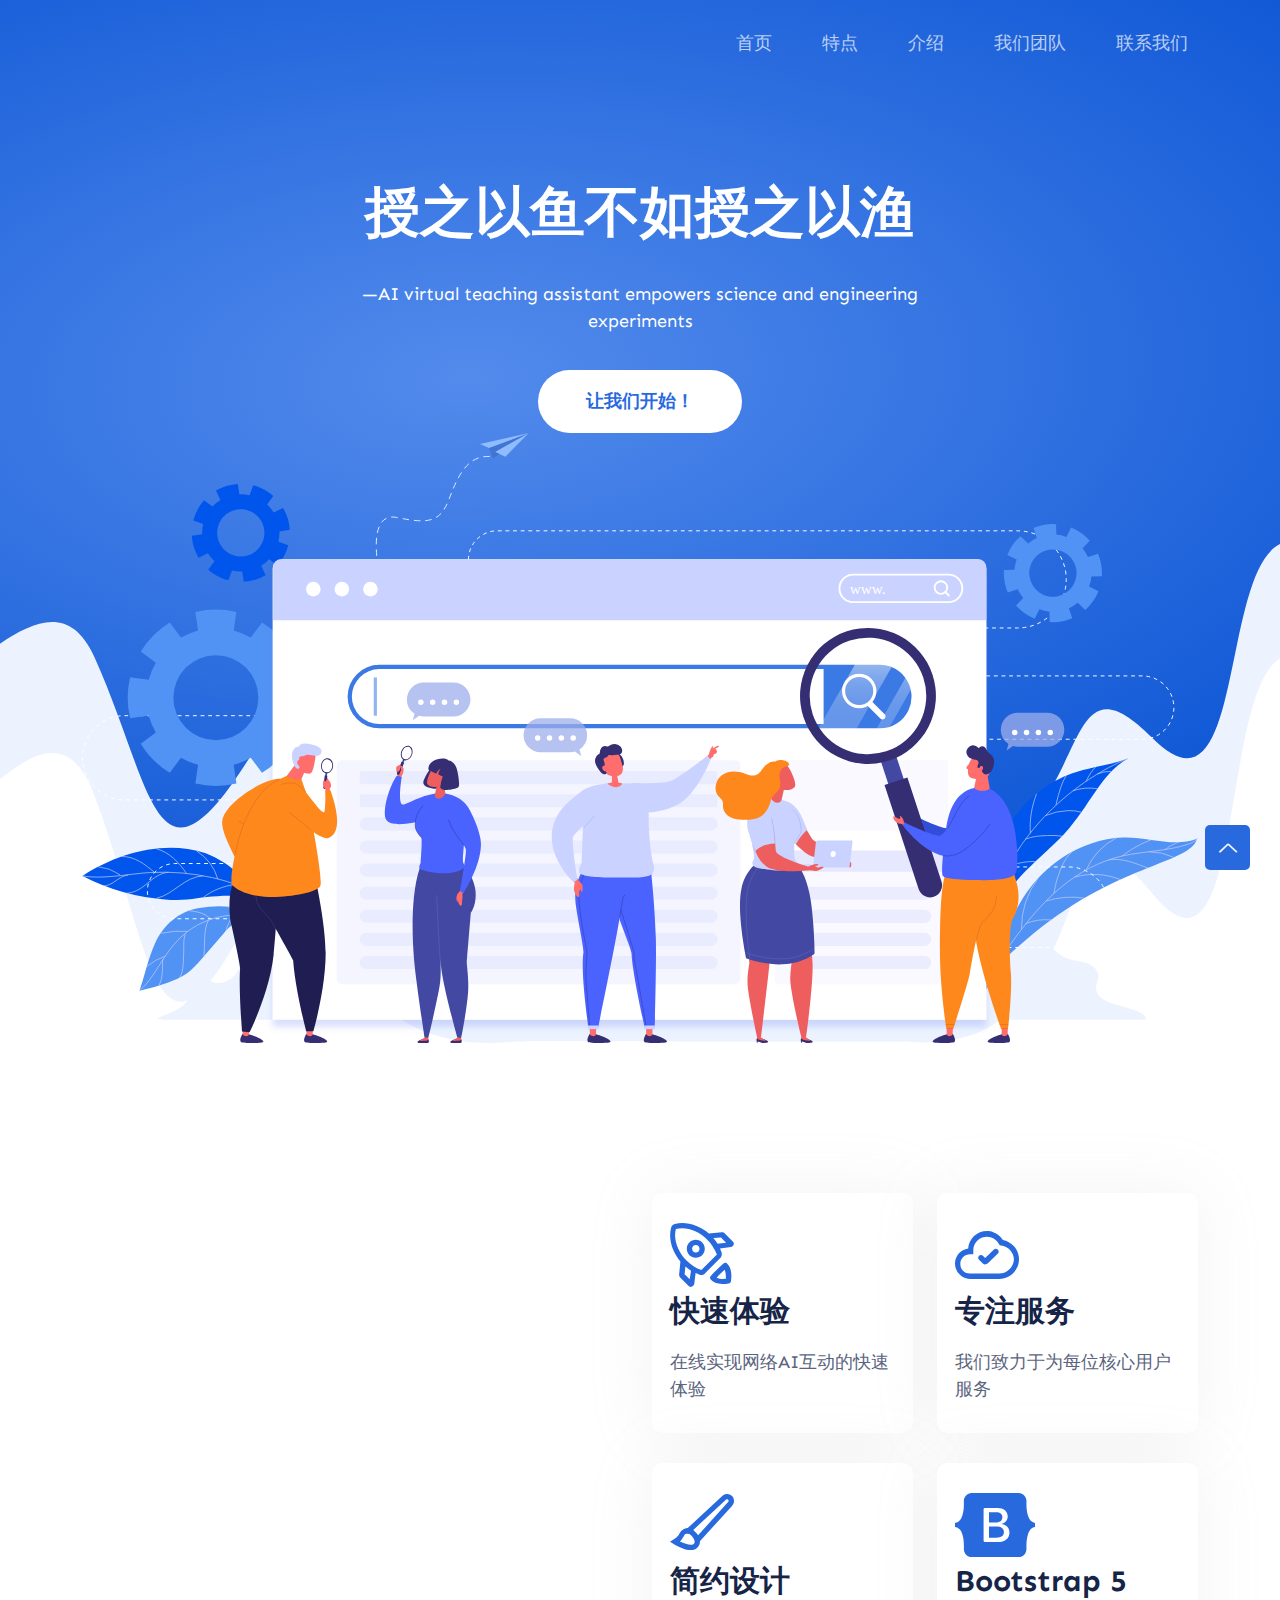
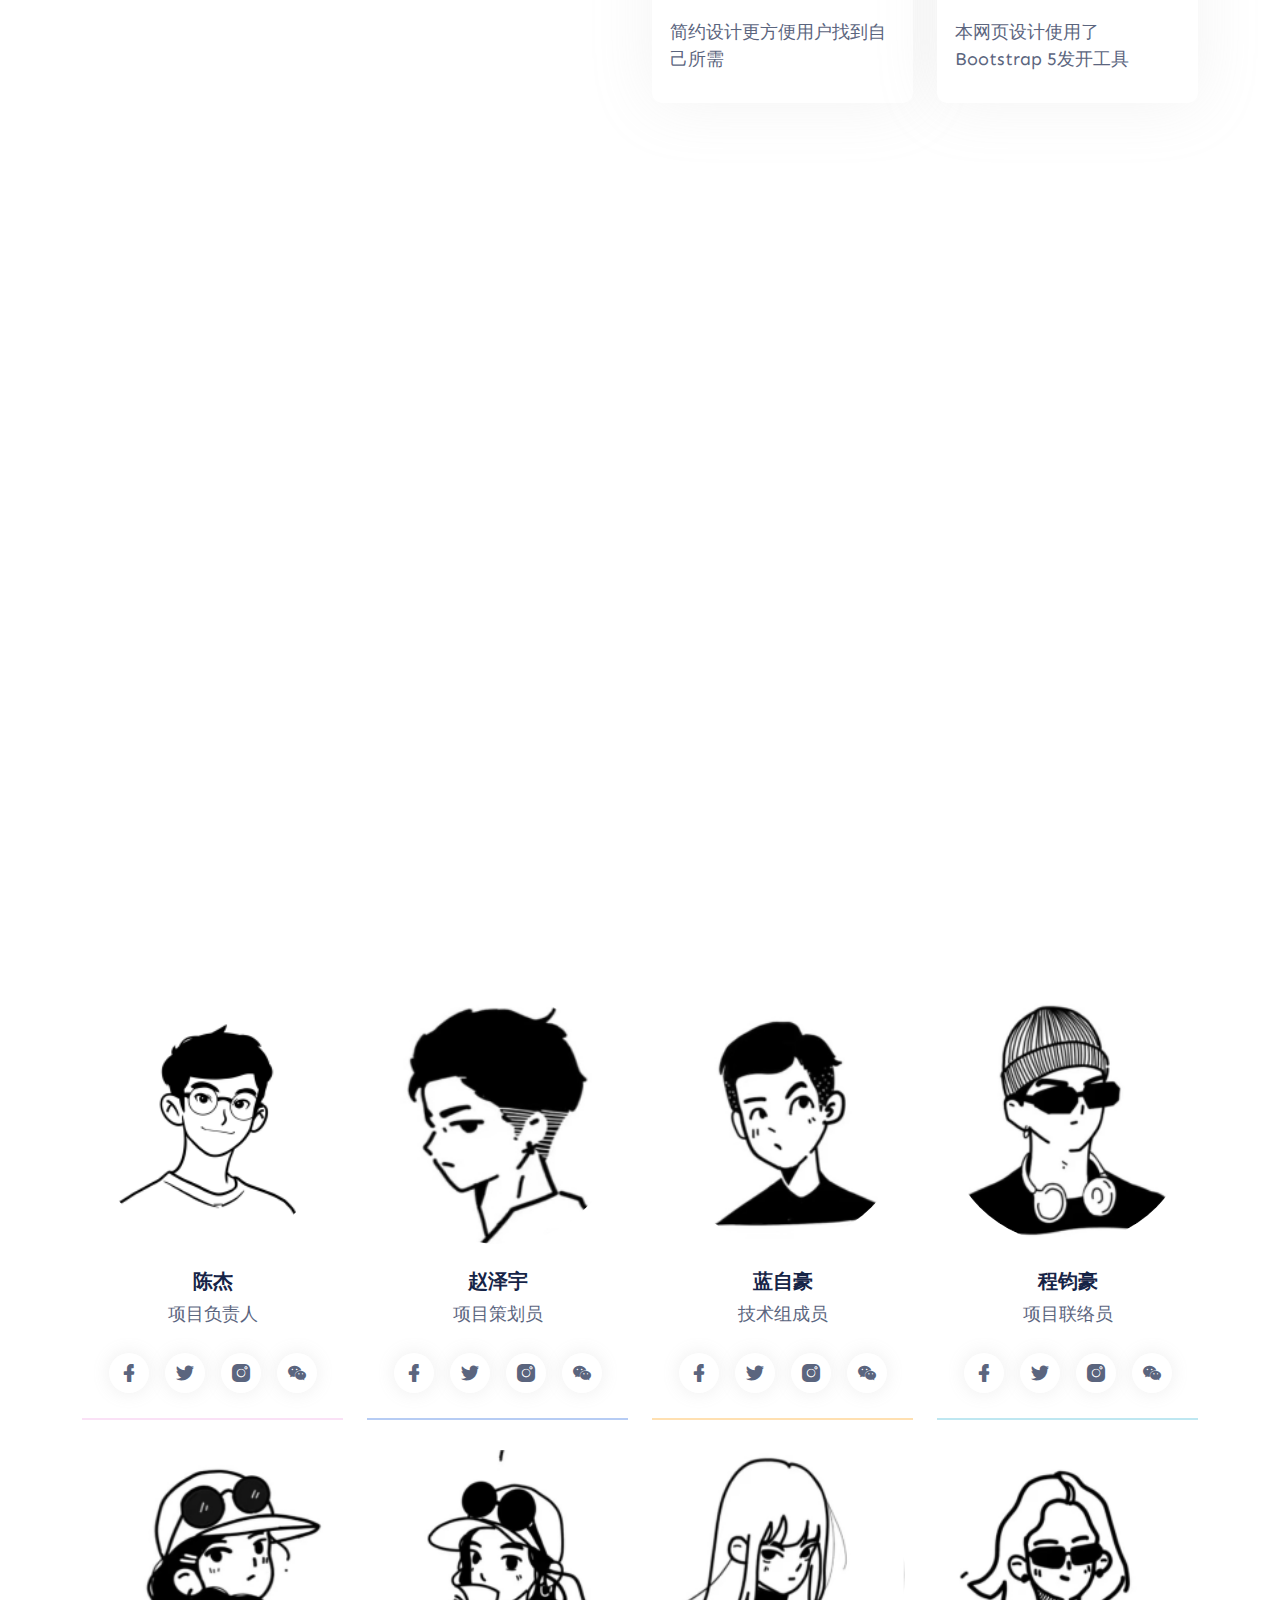
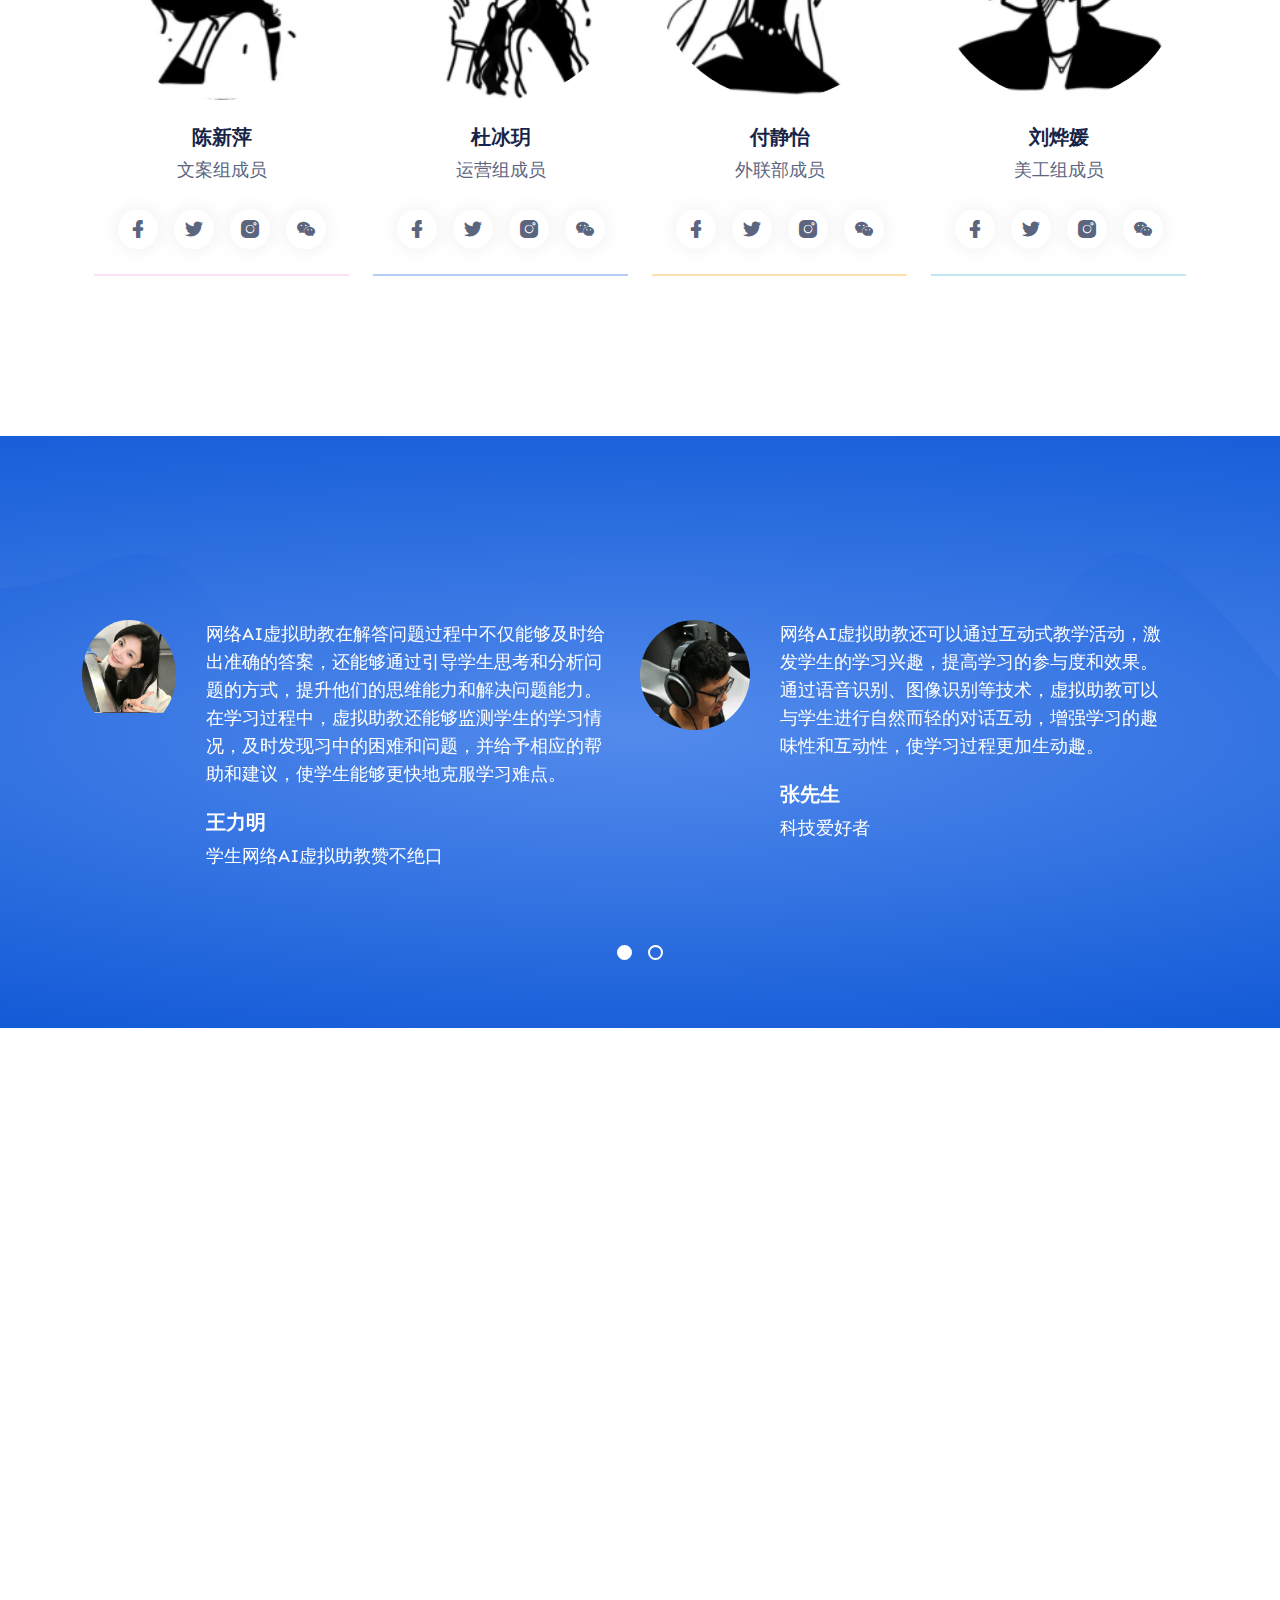
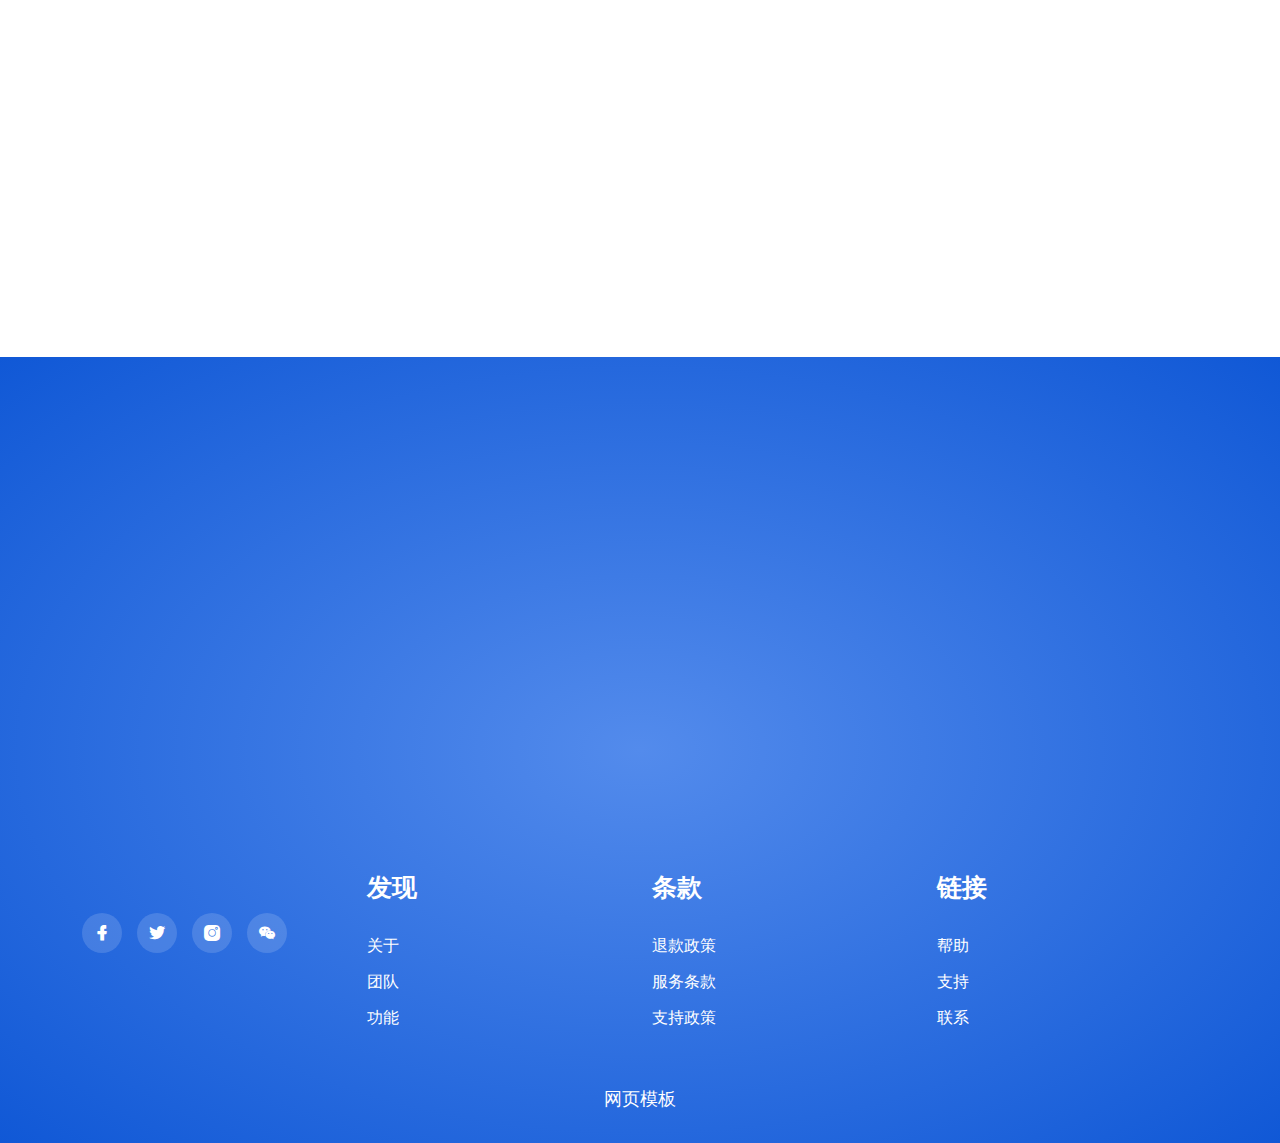
==== 1.html @ b7a8c473 "Add files via upload" ====
<!DOCTYPE html>
<html class="no-js" lang="">
  <head>
    <meta charset="utf-8" />
    <meta http-equiv="x-ua-compatible" content="ie=edge" />
    <title>AI ASSISTANT OF HEIPINGPEOPIE LEARN INDIVIDUALLV
	</title>
    <meta name="description" content="" />
    <meta name="viewport" content="width=device-width, initial-scale=1" />
    <link rel="shortcut icon" type="image/x-icon" href="assets/img/favicon.svg"/>
    <!-- Place favicon.ico in the root directory -->

    <!-- ========================= CSS here ========================= -->
    <link rel="stylesheet" href="assets/css/bootstrap-5.0.0-alpha-2.min.css" />
    <link rel="stylesheet" href="assets/css/LineIcons.2.0.css" />
    <link rel="stylesheet" href="assets/css/tiny-slider.css" />
    <link rel="stylesheet" href="assets/css/animate.css" />
    <link rel="stylesheet" href="assets/css/main.css" />
  </head>
  <body>
    <!--[if lte IE 9]>
      <p class="browserupgrade">
        You are using an <strong>outdated</strong> browser. Please
        <a href="https://browsehappy.com/">upgrade your browser</a> to improve
        your experience and security.
      </p>
    <![endif]-->

    <!-- ========================= preloader start ========================= -->
    <div class="preloader">
      <div class="loader">
        <div class="ytp-spinner">
          <div class="ytp-spinner-container">
            <div class="ytp-spinner-rotator">
              <div class="ytp-spinner-left">
                <div class="ytp-spinner-circle"></div>
              </div>
              <div class="ytp-spinner-right">
                <div class="ytp-spinner-circle"></div>
              </div>
            </div>
          </div>
        </div>
      </div>
    </div>
    <!-- preloader end -->

    <!-- ========================= header start ========================= -->
    <header class="header">
      <div class="navbar-area">
        <div class="container">
          <div class="row align-items-center">
            <div class="col-lg-12">
              <nav class="navbar navbar-expand-lg">
                <a class="navbar-brand" href="index.html">
                 
                </a>
                <button class="navbar-toggler" type="button" data-toggle="collapse" data-target="#navbarSupportedContent" aria-controls="navbarSupportedContent" aria-expanded="false" aria-label="Toggle navigation">
                  <span class="toggler-icon"></span>
                  <span class="toggler-icon"></span>
                  <span class="toggler-icon"></span>
                </button>

                <div class="collapse navbar-collapse sub-menu-bar" id="navbarSupportedContent">
                  <ul id="nav" class="navbar-nav ml-auto">
                    <li class="nav-item">
                      <a class="page-scroll" href="#home">首页</a>
                    </li>
                    <li class="nav-item">
                      <a class="page-scroll" href="#features">特点</a>
                    </li>
                    <li class="nav-item">
                      <a class="page-scroll" href="#about">介绍</a>
                    </li>
                    <li class="nav-item">
                      <a class="page-scroll" href="#team">我们团队</a>
                    </li>              
                    <li class="nav-item">
                      <a class="page-scroll" href="#contact">联系我们</a>
                    </li>
                  </ul>
                </div>
                <!-- navbar collapse -->
              </nav>
              <!-- navbar -->
            </div>
          </div>
          <!-- row -->
        </div>
        <!-- container -->
      </div>
      <!-- navbar area -->
    </header>
    <!-- ========================= header end ========================= -->

    <!-- ========================= hero-section start ========================= -->
    <section id="home" class="hero-section">
      <div class="container">
        <div class="row justify-content-center">
          <div class="col-lg-8 col-xl-7">
            <div class="hero-content">
              <h1 class="wow fadeInUp" data-wow-delay=".2s">授之以鱼不如授之以渔
				
				</h1>
              <p class="wow fadeInUp" data-wow-delay=".4s">
                —AI virtual teaching assistant empowers science and engineering experiments
              </p>
              <a href="javascript:void(0)" class="main-btn btn-hover wow fadeInUp" data-wow-delay=".6s">让我们开始！</a>
            </div>
					</div>
					<div class="col-lg-12">
						<div class="hero-img wow fadeInUp" data-wow-delay=".5s">
							<img src="assets/img/hero/hero-img.svg" alt="">
						</div>
					</div>
        </div>
      </div>
    </section>
		<!-- ========================= hero-section end ========================= -->


		<!-- ========================= service-section start ========================= -->
		<section id="features" class="service-section pt-150">
			<div class="container">
				<div class="row align-items-center">
					<div class="col-xl-6 col-lg-9">
						<div class="service-content">
							<div class="section-title">
								<h1 class="mb-30 wow fadeInUp" data-wow-delay=".2s">我们独特内容和别具一格的功能</h1>
								<p class="mb-40 wow fadeInUp" data-wow-delay=".4s"与同等产品对比，我们拥有应用范围更广，更具竞争力，功能更全面等优势>与同等产品对比，我们拥有应用范围更广，更具竞争力，功能更全面等优势</p>
								<a href="javascript:void(0)" class="main-btn btn-hover border-btn wow fadeInUp" data-wow-delay=".6s">现在来尝试一下！</a>
							</div>
						</div>
					</div>

					<div class="col-lg-12 col-xl-6">
						<div class="row">
							<div class="col-xl-6 col-md-6">
								<div class="single-service">
									<div class="icon">
										<svg width="64" height="64" viewBox="0 0 64 64" fill="none" xmlns="http://www.w3.org/2000/svg">
										<g id="rocket 1">
										<g id="Group">
										<path id="Vector" d="M62.7999 18.5L54.2999 9.99997L54 9.79997C53.5 9.29997 52.7 9.29997 51.9 9.29997L38.9 10.4C28.5 1.79997 15.4999 -1.90003 4.79995 0.999972C2.99995 1.29997 1.69995 2.79997 1.09995 4.69997C-1.80005 15.3 1.89995 28.4 10.3999 38.5L9.09995 51.8C9.09995 52.8 9.49995 53.8 10.1999 54.5L18.4 62.8C18.9 63.3 19.9999 63.9 20.7999 63.9C21.0999 63.9 21.3 63.9 21.9 63.6C22.9 62.9 23.9999 62.3 24.2999 60.7L25.6 50.1C26.9 50.6 28.3 51.3 29.6 51.7C30.3 51.9 30.7 52 31.2 52C32.5 52 33.9 51.5 34.9 50.4L50.2999 35C51.5999 33.7 52.1999 31.3 51.5999 29.4C51.0999 28.1 50.5 26.7 50 25.4L60.9 24.1C62.2 23.8 62.9999 23 63.5999 21.7C64.0999 20.7 63.8999 19.6 62.7999 18.5ZM19.7 56.3L14.5999 51.2L15.3999 43.5C17.2999 45.1 19.1 46.4 21 47.8L19.7 56.3ZM31.4 47C26.0999 45.1 20.8 41.7 16.5 37.4C7.49995 28.4 3.19995 15.9 5.89995 5.99997C16 3.39997 28.1999 7.39997 37.2999 16.7C41.5999 21 44.7 26 46.9 31.6L31.4 47ZM47.5999 20.7C46.2999 18.8 44.8999 17 43.2999 15.1L51 14.6L56.0999 19.7L47.5999 20.7Z" fill="#286ADE"/>
										<path id="Vector_2" d="M56.4 40.1C55.6 39.6 54.3 39.8 53.5 40.4C52.4 41.2 47.4 46.2 46.6 47C39.7 53.9 39.7 53.9 40.2 55.5C40.3 56 40.5 56.3 41 56.8C44.5 60.3 49.5 61.1 53.5 61.1C56.4 61.1 58.6 60.6 58.8 60.6C59.9 60.3 60.7 59.5 60.9 58.5C60.9 58 63.3 46.5 57.2 40.7C56.7 40.3 56.7 40.3 56.4 40.1ZM55.9 55.8C53.2 56.1 49.5 56.1 46.6 54.7C48.7 52.3 52.4 48.9 54.6 46.7C55.9 49.4 55.9 53.1 55.9 55.8Z" fill="#286ADE"/>
										<path id="Vector_3" d="M25.7999 16.7C20.6999 16.7 16.7999 20.7 16.7999 25.7C16.7999 30.7 20.7999 34.7 25.7999 34.7C30.7999 34.7 34.7999 30.7 34.7999 25.7C34.7999 20.7 30.8999 16.7 25.7999 16.7ZM25.7999 29.4C23.6999 29.4 22.0999 27.8 22.0999 25.7C22.0999 23.6 23.6999 22 25.7999 22C27.8999 22 29.4999 23.6 29.4999 25.7C29.5999 27.8 27.9999 29.4 25.7999 29.4Z" fill="#286ADE"/>
										</g>
										</g>
										</svg>
									</div>
									<div class="content">
										<h3>快速体验</h3>
										<p>在线实现网络AI互动的快速体验</p>
									</div>
								</div>
							</div>
							<div class="col-xl-6 col-md-6">
								<div class="single-service">
									<div class="icon">
										<svg width="64" height="64" viewBox="0 0 64 64" fill="none" xmlns="http://www.w3.org/2000/svg">
										<path d="M39 26.4L30.1 35L27.9 32.8C26.8 31.7 25.1 31.7 24 32.8C22.9 33.9 22.9 35.6 24 36.7L27.9 40.6C28.5 41.2 29.3 41.4 30.1 41.4C30.9 41.4 31.8 41.1 32.6 40.6L42.9 30.6C44 29.5 44 27.8 42.9 26.7C41.7 25.6 40.1 25.3 39 26.4Z" fill="#286ADE"/>
										<path d="M58.7 23.1C55.9 20 52 17.8 47.9 17C45.7 13.4 42.1 10.6 38.2 9.20001C36.3 8.40001 34.3 8.10001 32.1 8.10001C22.1 8.10001 13.7 15.9 13.2 25.6C5.6 26.7 0 33.1 0 40.6C0 49 7 55.9 15.3 55.9H44.2C55.1 55.9 64 47 64 36.2C64 31.4 62.1 26.7 58.7 23.1ZM44 50.6H15C9.4 50.6 5.3 46.4 5.3 40.9C5.3 35.4 9.8 31.2 15 31.2H18.3V27.3C18.3 19.8 24.4 13.7 31.9 13.7C33.6 13.7 35 14 36.4 14.5C39.5 15.6 42.2 17.8 43.9 20.9L44.7 22.3L46.1 22.6C49.4 22.9 52.8 24.5 55 27.1C57.5 29.9 58.9 33.2 58.9 36.8C58.4 44.2 52 50.6 44 50.6Z" fill="#286ADE"/>
										</svg>										
									</div>
									<div class="content">
										<h3>专注服务</h3>
										<p>我们致力于为每位核心用户服务</p>
									</div>
								</div>
							</div>
							<div class="col-xl-6 col-md-6">
								<div class="single-service">
									<div class="icon">
										<svg fill="none" height="58" viewBox="0 0 64 58" width="64" xmlns="http://www.w3.org/2000/svg"><path d="m62.1 3.00001c-2.7-2.700002-7-2.700003-9.6-.3l-34.8 32.39999c-1.1 0-2.4.3-3.7.8-2.4 1.1-3.5 2.9-4.5 4.5-1.1 1.9-2.1 3.7-5.6 5.9l-3.9 2.5 3.7 2.1c2.1 1.3 10.2 6.2 17.1 6.2 2.1 0 4-.5 5.6-1.6 2.4-1.9 3.7-4.3 3.5-7v-.3l32.1-35.3c2.8-2.99999 2.5-7.19999.1-9.89999zm-38.8 48.19999c-2.1 1.6-8.3-.3-13.4-2.7 1.9-1.9 2.9-3.7 3.7-5.1.8-1.3 1.3-2.1 1.9-2.4 1.9-.8 3.7 0 4 0 2.4 1.9 5.1 4.8 5.1 7.5.3.5 0 1.6-1.3 2.7zm34.8-42.09999-30 33.19999c-1.3-2.1-3.2-4-4.8-5.4l32.6-30.19999c.5-.5 1.6-.5 2.1 0 .9.6.9 1.6.1 2.4z" fill="#286ade"/></svg>							
									</div>
									<div class="content">
										<h3>简约设计</h3> 
										<p>简约设计更方便用户找到自己所需</p>
									</div>
								</div>
							</div>
							<div class="col-xl-6 col-md-6">
								<div class="single-service">
									<div class="icon">
										<svg xmlns="http://www.w3.org/2000/svg" height="64" viewBox="0 0 118 94" role="img"><path fill-rule="evenodd" clip-rule="evenodd" d="M24.509 0c-6.733 0-11.715 5.893-11.492 12.284.214 6.14-.064 14.092-2.066 20.577C8.943 39.365 5.547 43.485 0 44.014v5.972c5.547.529 8.943 4.649 10.951 11.153 2.002 6.485 2.28 14.437 2.066 20.577C12.794 88.106 17.776 94 24.51 94H93.5c6.733 0 11.714-5.893 11.491-12.284-.214-6.14.064-14.092 2.066-20.577 2.009-6.504 5.396-10.624 10.943-11.153v-5.972c-5.547-.529-8.934-4.649-10.943-11.153-2.002-6.484-2.28-14.437-2.066-20.577C105.214 5.894 100.233 0 93.5 0H24.508zM80 57.863C80 66.663 73.436 72 62.543 72H44a2 2 0 01-2-2V24a2 2 0 012-2h18.437c9.083 0 15.044 4.92 15.044 12.474 0 5.302-4.01 10.049-9.119 10.88v.277C75.317 46.394 80 51.21 80 57.863zM60.521 28.34H49.948v14.934h8.905c6.884 0 10.68-2.772 10.68-7.727 0-4.643-3.264-7.207-9.012-7.207zM49.948 49.2v16.458H60.91c7.167 0 10.964-2.876 10.964-8.281 0-5.406-3.903-8.178-11.425-8.178H49.948z" fill="#286ade"></path></svg>																		
									</div>
									<div class="content">
										<h3>Bootstrap 5</h3>
										<p>本网页设计使用了Bootstrap 5发开工具</p>
									</div>
								</div>
							</div>
						</div>
					</div>
				</div>

			</div>
		</section>
		<!-- ========================= service-section end ========================= -->

		<!-- ========================= about-section start ========================= -->
		<section id="about" class="about-section pt-150">
			<div class="container">
				<div class="row">
					<div class="col-lg-6">
						<div class="about-img wow fadeInUp" data-wow-delay=".5s">
							<img src="assets/img/about/about-img.svg" alt="">
						</div>
					</div>
					<div class="col-lg-6">
						<div class="about-content">
							<div class="section-title">
								<h1 class="wow fadeInUp" data-wow-delay=".2s">更多关于我们</h1>
								<p class="wow fadeInUp" data-wow-delay=".4s">我们团队来自江西财经大学，来自不同专业。共同创建授渔AI。期待通过授渔AI为大家带来更广阔的学习便捷。</p>
							</div>

							<div class="counter-up wow fadeInUp" data-wow-delay=".8s">
								<div class="single-counter">
									<h3 id="secondo1" class="countup" cup-end="9" cup-append="K+"></h3>
									<h5>体验人数</h5>
								</div>
								<div class="single-counter position-relative">
									<h3 id="secondo2" class="countup" cup-end="3" cup-append="K+">2</h3>
									<h5>用户数量</h5>
								</div>
								<div class="single-counter">
									<h3 id="secondo3" class="countup" cup-end="34" cup-append="K+">3 </h3>
									<h5>浏览次数</h5>
								</div>
							</div>
						</div>
					</div>
				</div>
			</div>
		</section>
		<!-- ========================= about-section end ========================= -->

		<!-- ========================= team-section start ========================= -->
		<section id="team" class="team-section pt-130">
			<div class="container">
				<div class="row justify-content-center">
					<div class="col-xl-6 col-lg-7">
						<div class="section-title text-center mb-60">
							<h1 class="mb-35 wow fadeInUp" data-wow-delay=".2s">介绍我们的团队成员</h1>
							<p class="wow fadeInUp" data-wow-delay=".4s">我们同时期待与大家的相遇</p>
						</div>
					</div>
				</div>
				<div class="row justify-content-center team-wrapper">
					<div class="col-lg-3 col-md-6 col-sm-10">
						<div class="single-team">
							<div class="image">
								<img src="assets/img/team/陈杰.png" alt="">
							</div>
							<div class="content">
								<h4>陈杰</h4>
								<p>项目负责人</p>

								<ul class="socials">
									<li>
										<a href="javascript:void(0)"> <i class="lni lni-facebook-filled"></i> </a>
									</li>
									<li>
										<a href="javascript:void(0)"> <i class="lni lni-twitter-filled"></i> </a>
									</li>
									<li>
										<a href="javascript:void(0)"> <i class="lni lni-instagram-filled"></i> </a>
									</li>
									<li>
										<a href="javascript:void(0)"> <i class="lni lni-wechat"></i> </a>
									</li>
								</ul>
							</div>
						</div>
					</div>
					<div class="col-lg-3 col-md-6 col-sm-10">
						<div class="single-team">
							<div class="image">
								<img src="assets/img/team/赵泽宇.png" alt="">
							</div>
							<div class="content">
								<h4>赵泽宇</h4>
								<p>项目策划员</p>

								<ul class="socials">
									<li>
										<a href="javascript:void(0)"> <i class="lni lni-facebook-filled"></i> </a>
									</li>
									<li>
										<a href="javascript:void(0)"> <i class="lni lni-twitter-filled"></i> </a>
									</li>
									<li>
										<a href="javascript:void(0)"> <i class="lni lni-instagram-filled"></i> </a>
									</li>
									<li>
										<a href="javascript:void(0)"> <i class="lni lni-wechat"></i> </a>
									</li>
								</ul>
							</div>
						</div>
					</div>
					<div class="col-lg-3 col-md-6 col-sm-10">
						<div class="single-team">
							<div class="image">
								<img src="assets/img/team/蓝自豪.png" alt="">
							</div>
							<div class="content">
								<h4>蓝自豪</h4>
								<p>技术组成员</p>

								<ul class="socials">
									<li>
										<a href="javascript:void(0)"> <i class="lni lni-facebook-filled"></i> </a>
									</li>
									<li>
										<a href="javascript:void(0)"> <i class="lni lni-twitter-filled"></i> </a>
									</li>
									<li>
										<a href="javascript:void(0)"> <i class="lni lni-instagram-filled"></i> </a>
									</li>
									<li>
										<a href="javascript:void(0)"> <i class="lni lni-wechat"></i> </a>
									</li>
								</ul>
							</div>
						</div>
					</div>
					<div class="col-lg-3 col-md-6 col-sm-10">
						<div class="single-team">
							<div class="image">
								<img src="assets/img/team/程钧豪.png" alt="">
							</div>
							<div class="content">
								<h4>程钧豪</h4>
								<p>项目联络员</p>

								<ul class="socials">
									<li>
										<a href="javascript:void(0)"> <i class="lni lni-facebook-filled"></i> </a>
									</li>
									<li>
										<a href="javascript:void(0)"> <i class="lni lni-twitter-filled"></i> </a>
									</li>
									<li>
										<a href="javascript:void(0)"> <i class="lni lni-instagram-filled"></i> </a>
									</li>
									<li>
										<a href="javascript:void(0)"> <i class="lni lni-wechat"></i> </a>
									</li>
								</ul>
							</div>
						</div>
					</div>
					<div class="row justify-content-center team-wrapper">
						<div class="col-lg-3 col-md-6 col-sm-10">
							<div class="single-team">
								<div class="image">
									<img src="assets/img/team/陈新萍.png" alt="">
								</div>
								<div class="content">
									<h4>陈新萍</h4>
									<p>文案组成员</p>
	
									<ul class="socials">
										<li>
											<a href="javascript:void(0)"> <i class="lni lni-facebook-filled"></i> </a>
										</li>
										<li>
											<a href="javascript:void(0)"> <i class="lni lni-twitter-filled"></i> </a>
										</li>
										<li>
											<a href="javascript:void(0)"> <i class="lni lni-instagram-filled"></i> </a>
										</li>
										<li>
											<a href="javascript:void(0)"> <i class="lni lni-wechat"></i> </a>
										</li>
									</ul>
								</div>
							</div>
						</div>
						<div class="col-lg-3 col-md-6 col-sm-10">
							<div class="single-team">
								<div class="image">
									<img src="assets/img/team/杜冰玥.png" alt="">
								</div>
								<div class="content">
									<h4>杜冰玥</h4>
									<p>运营组成员</p>
	
									<ul class="socials">
										<li>
											<a href="javascript:void(0)"> <i class="lni lni-facebook-filled"></i> </a>
										</li>
										<li>
											<a href="javascript:void(0)"> <i class="lni lni-twitter-filled"></i> </a>
										</li>
										<li>
											<a href="javascript:void(0)"> <i class="lni lni-instagram-filled"></i> </a>
										</li>
										<li>
											<a href="javascript:void(0)"> <i class="lni lni-wechat"></i> </a>
										</li>
									</ul>
								</div>
							</div>
						</div>
						<div class="col-lg-3 col-md-6 col-sm-10">
							<div class="single-team">
								<div class="image">
									<img src="assets/img/team/付静怡.png" alt="">
								</div>
								<div class="content">
									<h4>付静怡</h4>
									<p>外联部成员</p>
	
									<ul class="socials">
										<li>
											<a href="javascript:void(0)"> <i class="lni lni-facebook-filled"></i> </a>
										</li>
										<li>
											<a href="javascript:void(0)"> <i class="lni lni-twitter-filled"></i> </a>
										</li>
										<li>
											<a href="javascript:void(0)"> <i class="lni lni-instagram-filled"></i> </a>
										</li>
										<li>
											<a href="javascript:void(0)"> <i class="lni lni-wechat"></i> </a>
										</li>
									</ul>
								</div>
							</div>
						</div>
						<div class="col-lg-3 col-md-6 col-sm-10">
							<div class="single-team">
								<div class="image">
									<img src="assets/img/team/刘烨媛.png" alt="">
								</div>
								<div class="content">
									<h4>刘烨媛</h4>
									<p>美工组成员</p>
	
									<ul class="socials">
										<li>
											<a href="javascript:void(0)"> <i class="lni lni-facebook-filled"></i> </a>
										</li>
										<li>
											<a href="javascript:void(0)"> <i class="lni lni-twitter-filled"></i> </a>
										</li>
										<li>
											<a href="javascript:void(0)"> <i class="lni lni-instagram-filled"></i> </a>
										</li>
										<li>
											<a href="javascript:void(0)"> <i class="lni lni-wechat"></i> </a>
										</li>
									</ul>
								</div>
							</div>
						</div>
				</div>
			</div>
		</section>
		<!-- ========================= team-section end ========================= -->
		
		<!-- ========================= testimonial-section start ========================= -->
		<section class="testimonial-section img-bg mt-130 pt-60 pb-60">
			<div class="container">
				<div class="row justify-content-center">
					<div class="col-lg-7">
						<div class="section-title mb-70 text-center">
							<h1 class="text-white wow fadeInUp" data-wow-delay=".2s">用户评价</h1>
						</div>
					</div>
				</div>

				<div class="testimonial-active-wrapper">
					<div class="row testimonial-active">
						<div class="col-lg-6">
							<div class="single-testimonial">
								<div class="image">
									<img src="assets/img/testimonial/1.png" alt="">
								</div>
								<div class="content">
									<p>网络AI虚拟助教在解答问题过程中不仅能够及时给出准确的答案，还能够通过引导学生思考和分析问题的方式，提升他们的思维能力和解决问题能力。在学习过程中，虚拟助教还能够监测学生的学习情况，及时发现习中的困难和问题，并给予相应的帮助和建议，使学生能够更快地克服学习难点。</p>
	
									<div class="info">
										<h5>王力明</h5>
										<p>学生网络AI虚拟助教赞不绝口</p>
									</div>
								</div>
							</div>
						</div>
						<div class="col-lg-6">
							<div class="single-testimonial">
								<div class="image">
									<img src="assets/img/testimonial/2.png" alt="">
								</div>
								<div class="content">
									<p>网络AI虚拟助教还可以通过互动式教学活动，激发学生的学习兴趣，提高学习的参与度和效果。通过语音识别、图像识别等技术，虚拟助教可以与学生进行自然而轻的对话互动，增强学习的趣味性和互动性，使学习过程更加生动趣。</p>
	
									<div class="info">
										<h5>张先生</h5>
										<p>科技爱好者</p>
									</div>
								</div>
							</div>
						</div>
						<div class="col-lg-6">
							<div class="single-testimonial">
								<div class="image">
									<img src="assets/img/testimonial/3.png" alt="">
								</div>
								<div class="content">
									<p>网络AI虚拟助教在教育领域发挥着重要作用，提供了个性化、高效的学习辅助，为学生们创造了更加智能化的学习环境它具备强大的知识库和智能推荐系统，能够针对学生的不同学习需求和水平，提供量身定制的学习方案，帮助他们更好地掌握知识。</p>
	
									<div class="info">
										<h5>李老师</h5>
										<p>教育工作者力于教育事业</p>
									</div>
								</div>
							</div>
						</div>
						<div class="col-lg-6">
							<div class="single-testimonial">
								<div class="image">
									<img src="assets/img/testimonial/4.png" alt="">
								</div>
								<div class="content">
									<p>络AI虚拟助教的智能化功能和个性化服务教育教学来了革命性变革。它们不仅可以学生提供时准确的答疑，还能根据学生的学习情况进行精准分析和综合评估，为教师提供更科学的教学建议和课程改进方案。虚拟助教的出现，不仅提高了教学效率和质量，也为教育教学带来了更广阔的发展空间，为培养具有创新精神和批判思维的未来人才奠定了坚实基础。</p>
	
									<div class="info">
										<h5>李博士</h5>
										<p>教育专家</p>
									</div>
								</div>
							</div>
					</div>
				</div>
			</div>
		</section>
		
    <!-- ========================= testimonial-section end ========================= -->


		<!-- ========================= contact-section start ========================= -->
		<section id="contact" class="contact-section pt-130">
			<div class="container">
				<div class="row justify-content-center">
					<div class="col-lg-6 col-xl-5">
						<div class="section-title text-center mb-60">
							<h1 class="mb-25 wow fadeInUp" data-wow-delay=".2s">联系我们</h1>
							<p class="wow fadeInUp" data-wow-delay=".4s">在产品使用过程中，如果您发现任何问题，欢迎与我们取得联系。同时也欢迎您为我们的产品提供宝贵建议。</p>
						</div>
					</div>
				</div>

				<div class="row">
					<div class="col-lg-7">
						<div class="contact-wrapper wow fadeInUp" data-wow-delay=".2s">
							<form action="#" method="POST" id="contact-form" class="contact-form">
								<div class="row">
									<div class="col-md-6">
										<div class="single-form">
											<input type="text" name="name" id="name" class="form-input" placeholder="您的名字">
										</div>
									</div>
									<div class="col-md-6">
										<div class="single-form">
											<input type="email" name="email" id="email" class="form-input" placeholder="邮箱">
										</div>
									</div>
									<div class="col-md-6">
										<div class="single-form">
											<input type="text" name="subject" id="subject" class="form-input" placeholder="您的职业">
										</div>
									</div>
									<div class="col-md-6">
										<div class="single-form">
											<input type="text" name="number" id="number" class="form-input" placeholder="手机号">
										</div>
									</div>

									<div class="col-md-12">
										<div class="single-form">
											<textarea name="message" id="message" class="form-input" rows="7" placeholder="反馈与建议"></textarea>
										</div>
									</div>
									<div class="col-md-12">
										<div class="submit-btn">
											<button class="main-btn btn-hover" type="submit">提交</button>
										</div>
									</div>
								</div>
							</form>
						</div>
					</div>

					<div class="col-lg-5">
						<div class="contact-img wow fadeInUp" data-wow-delay=".5s">
							<img src="assets/img/contact/contact-img.svg" alt="">
						</div>
					</div>
				</div>
			</div>
		</section>
		<!-- ========================= contact-section end ========================= -->

    <!-- ========================= footer start ========================= -->
		<footer class="footer mt-150 pt-90">
			<div class="container">
				<div class="subscribe-wrapper">
					<div class="row justify-content-center">
						<div class="col-xl-6 col-lg-9">
							<div class="section-title text-center mb-45">
								<h1 class="mb-25 text-white wow fadeInUp" data-wow-delay=".2s">欢迎订阅我们的推送服务</h1>
								<p class="text-white wow fadeInUp" data-wow-delay=".4s">您可以通过使用邮箱订阅我们的最新内容和产品服务</p>
							</div>
							<form action="#" class="subscribe-form wow fadeInUp" data-wow-delay=".6s">
								<input type="email" name="subs-email" id="subs-email" placeholder="邮箱">
								<button type="submit" class="main-btn btn-hover">现在订阅</button>
							</form>
						</div>
					</div>
				</div>
				<div class="widget-wrapper">
					<div class="row">
						<div class="col-lg-3 col-sm-6">
							<div class="footer-widget">
								<div class="logo">
									
								</div>
								<ul class="socials">
									<li>
										<a href="javascript:void(0)"> <i class="lni lni-facebook-filled"></i> </a>
									</li>
									<li>
										<a href="javascript:void(0)"> <i class="lni lni-twitter-filled"></i> </a>
									</li>
									<li>
										<a href="javascript:void(0)"> <i class="lni lni-instagram-filled"></i> </a>
									</li>
									<li>
										<a href="javascript:void(0)"> <i class="lni lni-wechat"></i> </a>
									</li>
								</ul>
							</div>
						</div>
						<div class="col-lg-3 col-sm-6">
							<div class="footer-widget">
								<h3 class="text-white">发现</h3>
								<ul class="links">
									<li>
										<a href="javascript:void(0)">关于 </a>
									</li>
									<li>
										<a href="javascript:void(0)">团队 </a>
									</li>
									<li>
										<a href="javascript:void(0)">功能 </a>
									</li>
								</ul>
							</div>
						</div>
						<div class="col-lg-3 col-sm-6">
							<div class="footer-widget">
								<h3 class="text-white">条款</h3>
								<ul class="links">
									<li>
										<a href="javascript:void(0)">退款政策</a>
									</li>
									<li>
										<a href="javascript:void(0)">服务条款</a>
									</li>
									<li>
										<a href="javascript:void(0)">支持政策</a>
									</li>
								</ul>
							</div>
						</div>
						<div class="col-lg-3 col-sm-6">
							<div class="footer-widget">
								<h3 class="text-white">链接</h3>
								<ul class="links">
									<li>
										<a href="javascript:void(0)">帮助 </a>
									</li>
									<li>
										<a href="javascript:void(0)">支持</a>
									</li>
									<li>
										<a href="javascript:void(0)">联系 </a>
									</li>
								</ul>
							</div>
						</div>
									<p class="text-center pb-30" style="color: #fff"><a target="_blank" href="http://www.mobanwang.com/" title="网页模板" style="color: #fff">网页模板</a></p>

					</div>
				</div>
			</div>
		</footer>
    <!-- ========================= footer end ========================= -->

    <!-- ========================= scroll-top ========================= -->
    <a href="#" class="scroll-top btn-hover">
      <i class="lni lni-chevron-up"></i>
    </a>

    <!-- ========================= JS here ========================= -->
    <script src="assets/js/bootstrap.5.0.0.alpha-2-min.js"></script>
    <script src="assets/js/count-up.min.js"></script>
    <script src="assets/js/tiny-slider.js"></script>
    <script src="assets/js/wow.min.js"></script>
    <script src="assets/js/main.js"></script>
  </body>
</html>
---- assets/css/tiny-slider.css ----
.tns-outer{padding:0 !important}.tns-outer [hidden]{display:none !important}.tns-outer [aria-controls],.tns-outer [data-action]{cursor:pointer}.tns-slider{-webkit-transition:all 0s;-moz-transition:all 0s;transition:all 0s}.tns-slider>.tns-item{-webkit-box-sizing:border-box;-moz-box-sizing:border-box;box-sizing:border-box}.tns-horizontal.tns-subpixel{white-space:nowrap}.tns-horizontal.tns-subpixel>.tns-item{display:inline-block;vertical-align:top;white-space:normal}.tns-horizontal.tns-no-subpixel:after{content:'';display:table;clear:both}.tns-horizontal.tns-no-subpixel>.tns-item{float:left}.tns-horizontal.tns-carousel.tns-no-subpixel>.tns-item{margin-right:-100%}.tns-no-calc{position:relative;left:0}.tns-gallery{position:relative;left:0;min-height:1px}.tns-gallery>.tns-item{position:absolute;left:-100%;-webkit-transition:transform 0s, opacity 0s;-moz-transition:transform 0s, opacity 0s;transition:transform 0s, opacity 0s}.tns-gallery>.tns-slide-active{position:relative;left:auto !important}.tns-gallery>.tns-moving{-webkit-transition:all 0.25s;-moz-transition:all 0.25s;transition:all 0.25s}.tns-autowidth{display:inline-block}.tns-lazy-img{-webkit-transition:opacity 0.6s;-moz-transition:opacity 0.6s;transition:opacity 0.6s;opacity:0.6}.tns-lazy-img.tns-complete{opacity:1}.tns-ah{-webkit-transition:height 0s;-moz-transition:height 0s;transition:height 0s}.tns-ovh{overflow:hidden}.tns-visually-hidden{position:absolute;left:-10000em}.tns-transparent{opacity:0;visibility:hidden}.tns-fadeIn{opacity:1;filter:alpha(opacity=100);z-index:0}.tns-normal,.tns-fadeOut{opacity:0;filter:alpha(opacity=0);z-index:-1}.tns-vpfix{white-space:nowrap}.tns-vpfix>div,.tns-vpfix>li{display:inline-block}.tns-t-subp2{margin:0 auto;width:310px;position:relative;height:10px;overflow:hidden}.tns-t-ct{width:2333.3333333%;width:-webkit-calc(100% * 70 / 3);width:-moz-calc(100% * 70 / 3);width:calc(100% * 70 / 3);position:absolute;right:0}.tns-t-ct:after{content:'';display:table;clear:both}.tns-t-ct>div{width:1.4285714%;width:-webkit-calc(100% / 70);width:-moz-calc(100% / 70);width:calc(100% / 70);height:10px;float:left}

/*# sourceMappingURL=sourcemaps/tiny-slider.css.map */
---- assets/css/main.css ----
/*===========================
    01.COMMON css 
===========================*/
@import url("https://fonts.googleapis.com/css2?family=Sen:wght@400;700;800&display=swap");
html {
  scroll-behavior: smooth;
}

body {
  font-family: "Sen", sans-serif;
  font-weight: normal;
  font-style: normal;
  color: #5B657E;
  overflow-x: hidden;
}

* {
  margin: 0;
  padding: 0;
  box-sizing: border-box;
}

a:focus,
input:focus,
textarea:focus,
button:focus,
.btn:focus,
.btn.focus,
.btn:not(:disabled):not(.disabled).active,
.btn:not(:disabled):not(.disabled):active {
  text-decoration: none;
  outline: none;
  box-shadow: none;
}

a:hover {
  color: #286ADE;
}

a {
  transition: all 0.3s ease-out 0s;
}

a,
a:focus,
a:hover {
  text-decoration: none;
}

i,
span,
a {
  display: inline-block;
}

audio,
canvas,
iframe,
img,
svg,
video {
  vertical-align: middle;
}

h1,
h2,
h3,
h4,
h5,
h6 {
  font-weight: 700;
  margin: 0px;
  color: #162447;
}

h1 a,
h2 a,
h3 a,
h4 a,
h5 a,
h6 a {
  color: inherit;
}

h1 {
  font-size: 45px;
}

@media (max-width: 767px) {
  h1 {
    font-size: 36px;
  }
}

@media only screen and (min-width: 480px) and (max-width: 767px) {
  h1 {
    font-size: 40px;
  }
}

h2 {
  font-size: 36px;
}

h3 {
  font-size: 30px;
}

h4 {
  font-size: 25px;
}

h5 {
  font-size: 18px;
}

h6 {
  font-size: 16px;
}

ul,
ol {
  margin: 0px;
  padding: 0px;
  list-style-type: none;
}

p {
  font-size: 18px;
  font-weight: 400;
  line-height: 27px;
  margin: 0px;
}

.img-bg {
  background-position: center center;
  background-size: cover;
  background-repeat: no-repeat;
  width: 100%;
  height: 100%;
}

.error {
  color: orangered;
}

.success {
  color: #fff;
}

/*===== All Button Style =====*/
.main-btn {
  display: inline-block;
  font-weight: 700;
  text-align: center;
  white-space: nowrap;
  vertical-align: middle;
  user-select: none;
  padding: 18px 48px;
  font-size: 18px;
  border-radius: 50px;
  color: #fff;
  cursor: pointer;
  z-index: 5;
  transition: all .4s ease-in-out;
  border: none;
  background: #286ADE;
  overflow: hidden;
}

.main-btn:hover {
  color: #fff;
}

.border-btn {
  border: 2px solid #286ADE;
  color: #286ADE;
  background: transparent;
}

.border-btn:hover {
  color: #286ADE;
}

.border-btn.btn-hover::after {
  background: rgba(40, 106, 222, 0.25);
}

.btn-hover {
  position: relative;
  overflow: hidden;
}

.btn-hover::after {
  content: '';
  position: absolute;
  width: 0%;
  height: 0%;
  border-radius: 50%;
  background: rgba(0, 0, 0, 0.05);
  top: 50%;
  left: 50%;
  padding: 50%;
  z-index: -1;
  transition: all 0.3s ease-out 0s;
  transform: translate3d(-50%, -50%, 0) scale(0);
}

.btn-hover:hover::after {
  transform: translate3d(-50%, -50%, 0) scale(1.3);
}

.scroll-top {
  width: 45px;
  height: 45px;
  background: #286ADE;
  display: flex;
  justify-content: center;
  align-items: center;
  font-size: 18px;
  color: #fff;
  border-radius: 5px;
  position: fixed;
  bottom: 30px;
  right: 30px;
  z-index: 9;
  cursor: pointer;
  transition: all 0.3s ease-out 0s;
}

.scroll-top:hover {
  color: #fff;
  background: rgba(40, 106, 222, 0.8);
}

@keyframes animation1 {
  0% {
    transform: translateY(30px);
  }
  50% {
    transform: translateY(-30px);
  }
  100% {
    transform: translateY(30px);
  }
}

/*===== All Preloader Style =====*/
.preloader {
  /* Body Overlay */
  position: fixed;
  top: 0;
  left: 0;
  display: table;
  height: 100%;
  width: 100%;
  /* Change Background Color */
  background: #fff;
  z-index: 99999;
}

.preloader .loader {
  display: table-cell;
  vertical-align: middle;
  text-align: center;
}

.preloader .loader .ytp-spinner {
  position: absolute;
  left: 50%;
  top: 50%;
  width: 64px;
  margin-left: -32px;
  z-index: 18;
  pointer-events: none;
}

.preloader .loader .ytp-spinner .ytp-spinner-container {
  pointer-events: none;
  position: absolute;
  width: 100%;
  padding-bottom: 100%;
  top: 50%;
  left: 50%;
  margin-top: -50%;
  margin-left: -50%;
  animation: ytp-spinner-linspin 1568.2353ms linear infinite;
}

.preloader .loader .ytp-spinner .ytp-spinner-container .ytp-spinner-rotator {
  position: absolute;
  width: 100%;
  height: 100%;
  animation: ytp-spinner-easespin 5332ms cubic-bezier(0.4, 0, 0.2, 1) infinite both;
}

.preloader .loader .ytp-spinner .ytp-spinner-container .ytp-spinner-rotator .ytp-spinner-left {
  position: absolute;
  top: 0;
  left: 0;
  bottom: 0;
  overflow: hidden;
  right: 50%;
}

.preloader .loader .ytp-spinner .ytp-spinner-container .ytp-spinner-rotator .ytp-spinner-right {
  position: absolute;
  top: 0;
  right: 0;
  bottom: 0;
  overflow: hidden;
  left: 50%;
}

.preloader .loader .ytp-spinner-circle {
  box-sizing: border-box;
  position: absolute;
  width: 200%;
  height: 100%;
  border-style: solid;
  /* Spinner Color */
  border-color: #286ADE #286ADE #ddd;
  border-radius: 50%;
  border-width: 6px;
}

.preloader .loader .ytp-spinner-left .ytp-spinner-circle {
  left: 0;
  right: -100%;
  border-right-color: #ddd;
  animation: ytp-spinner-left-spin 1333ms cubic-bezier(0.4, 0, 0.2, 1) infinite both;
}

.preloader .loader .ytp-spinner-right .ytp-spinner-circle {
  left: -100%;
  right: 0;
  border-left-color: #ddd;
  animation: ytp-right-spin 1333ms cubic-bezier(0.4, 0, 0.2, 1) infinite both;
}

/* Preloader Animations */

@keyframes ytp-spinner-linspin {
  to {
    transform: rotate(360deg);
  }
}

@keyframes ytp-spinner-easespin {
  12.5% {
    transform: rotate(135deg);
  }
  25% {
    transform: rotate(270deg);
  }
  37.5% {
    transform: rotate(405deg);
  }
  50% {
    transform: rotate(540deg);
  }
  62.5% {
    transform: rotate(675deg);
  }
  75% {
    transform: rotate(810deg);
  }
  87.5% {
    transform: rotate(945deg);
  }
  to {
    transform: rotate(1080deg);
  }
}

@keyframes ytp-spinner-left-spin {
  0% {
    transform: rotate(130deg);
  }
  50% {
    transform: rotate(-5deg);
  }
  to {
    transform: rotate(130deg);
  }
}

@keyframes ytp-right-spin {
  0% {
    transform: rotate(-130deg);
  }
  50% {
    transform: rotate(5deg);
  }
  to {
    transform: rotate(-130deg);
  }
}

.mt-5 {
  margin-top: 5px;
}

.mt-10 {
  margin-top: 10px;
}

.mt-15 {
  margin-top: 15px;
}

.mt-20 {
  margin-top: 20px;
}

.mt-25 {
  margin-top: 25px;
}

.mt-30 {
  margin-top: 30px;
}

.mt-35 {
  margin-top: 35px;
}

.mt-40 {
  margin-top: 40px;
}

.mt-45 {
  margin-top: 45px;
}

.mt-50 {
  margin-top: 50px;
}

.mt-55 {
  margin-top: 55px;
}

.mt-60 {
  margin-top: 60px;
}

.mt-65 {
  margin-top: 65px;
}

.mt-70 {
  margin-top: 70px;
}

.mt-75 {
  margin-top: 75px;
}

.mt-80 {
  margin-top: 80px;
}

.mt-85 {
  margin-top: 85px;
}

.mt-90 {
  margin-top: 90px;
}

.mt-95 {
  margin-top: 95px;
}

.mt-100 {
  margin-top: 100px;
}

.mt-105 {
  margin-top: 105px;
}

.mt-110 {
  margin-top: 110px;
}

.mt-115 {
  margin-top: 115px;
}

.mt-120 {
  margin-top: 120px;
}

.mt-125 {
  margin-top: 125px;
}

.mt-130 {
  margin-top: 130px;
}

.mt-135 {
  margin-top: 135px;
}

.mt-140 {
  margin-top: 140px;
}

.mt-145 {
  margin-top: 145px;
}

.mt-150 {
  margin-top: 150px;
}

.mt-155 {
  margin-top: 155px;
}

.mt-160 {
  margin-top: 160px;
}

.mt-165 {
  margin-top: 165px;
}

.mt-170 {
  margin-top: 170px;
}

.mt-175 {
  margin-top: 175px;
}

.mt-180 {
  margin-top: 180px;
}

.mt-185 {
  margin-top: 185px;
}

.mt-190 {
  margin-top: 190px;
}

.mt-195 {
  margin-top: 195px;
}

.mt-200 {
  margin-top: 200px;
}

.mt-205 {
  margin-top: 205px;
}

.mt-210 {
  margin-top: 210px;
}

.mt-215 {
  margin-top: 215px;
}

.mt-220 {
  margin-top: 220px;
}

.mt-225 {
  margin-top: 225px;
}

.mb-5 {
  margin-bottom: 5px;
}

.mb-10 {
  margin-bottom: 10px;
}

.mb-15 {
  margin-bottom: 15px;
}

.mb-20 {
  margin-bottom: 20px;
}

.mb-25 {
  margin-bottom: 25px;
}

.mb-30 {
  margin-bottom: 30px;
}

.mb-35 {
  margin-bottom: 35px;
}

.mb-40 {
  margin-bottom: 40px;
}

.mb-45 {
  margin-bottom: 45px;
}

.mb-50 {
  margin-bottom: 50px;
}

.mb-55 {
  margin-bottom: 55px;
}

.mb-60 {
  margin-bottom: 60px;
}

.mb-65 {
  margin-bottom: 65px;
}

.mb-70 {
  margin-bottom: 70px;
}

.mb-75 {
  margin-bottom: 75px;
}

.mb-80 {
  margin-bottom: 80px;
}

.mb-85 {
  margin-bottom: 85px;
}

.mb-90 {
  margin-bottom: 90px;
}

.mb-95 {
  margin-bottom: 95px;
}

.mb-100 {
  margin-bottom: 100px;
}

.mb-105 {
  margin-bottom: 105px;
}

.mb-110 {
  margin-bottom: 110px;
}

.mb-115 {
  margin-bottom: 115px;
}

.mb-120 {
  margin-bottom: 120px;
}

.mb-125 {
  margin-bottom: 125px;
}

.mb-130 {
  margin-bottom: 130px;
}

.mb-135 {
  margin-bottom: 135px;
}

.mb-140 {
  margin-bottom: 140px;
}

.mb-145 {
  margin-bottom: 145px;
}

.mb-150 {
  margin-bottom: 150px;
}

.mb-155 {
  margin-bottom: 155px;
}

.mb-160 {
  margin-bottom: 160px;
}

.mb-165 {
  margin-bottom: 165px;
}

.mb-170 {
  margin-bottom: 170px;
}

.mb-175 {
  margin-bottom: 175px;
}

.mb-180 {
  margin-bottom: 180px;
}

.mb-185 {
  margin-bottom: 185px;
}

.mb-190 {
  margin-bottom: 190px;
}

.mb-195 {
  margin-bottom: 195px;
}

.mb-200 {
  margin-bottom: 200px;
}

.mb-205 {
  margin-bottom: 205px;
}

.mb-210 {
  margin-bottom: 210px;
}

.mb-215 {
  margin-bottom: 215px;
}

.mb-220 {
  margin-bottom: 220px;
}

.mb-225 {
  margin-bottom: 225px;
}

.pt-5 {
  padding-top: 5px;
}

.pt-10 {
  padding-top: 10px;
}

.pt-15 {
  padding-top: 15px;
}

.pt-20 {
  padding-top: 20px;
}

.pt-25 {
  padding-top: 25px;
}

.pt-30 {
  padding-top: 30px;
}

.pt-35 {
  padding-top: 35px;
}

.pt-40 {
  padding-top: 40px;
}

.pt-45 {
  padding-top: 45px;
}

.pt-50 {
  padding-top: 50px;
}

.pt-55 {
  padding-top: 55px;
}

.pt-60 {
  padding-top: 60px;
}

.pt-65 {
  padding-top: 65px;
}

.pt-70 {
  padding-top: 70px;
}

.pt-75 {
  padding-top: 75px;
}

.pt-80 {
  padding-top: 80px;
}

.pt-85 {
  padding-top: 85px;
}

.pt-90 {
  padding-top: 90px;
}

.pt-95 {
  padding-top: 95px;
}

.pt-100 {
  padding-top: 100px;
}

.pt-105 {
  padding-top: 105px;
}

.pt-110 {
  padding-top: 110px;
}

.pt-115 {
  padding-top: 115px;
}

.pt-120 {
  padding-top: 120px;
}

.pt-125 {
  padding-top: 125px;
}

.pt-130 {
  padding-top: 130px;
}

.pt-135 {
  padding-top: 135px;
}

.pt-140 {
  padding-top: 140px;
}

.pt-145 {
  padding-top: 145px;
}

.pt-150 {
  padding-top: 150px;
}

.pt-155 {
  padding-top: 155px;
}

.pt-160 {
  padding-top: 160px;
}

.pt-165 {
  padding-top: 165px;
}

.pt-170 {
  padding-top: 170px;
}

.pt-175 {
  padding-top: 175px;
}

.pt-180 {
  padding-top: 180px;
}

.pt-185 {
  padding-top: 185px;
}

.pt-190 {
  padding-top: 190px;
}

.pt-195 {
  padding-top: 195px;
}

.pt-200 {
  padding-top: 200px;
}

.pt-205 {
  padding-top: 205px;
}

.pt-210 {
  padding-top: 210px;
}

.pt-215 {
  padding-top: 215px;
}

.pt-220 {
  padding-top: 220px;
}

.pt-225 {
  padding-top: 225px;
}

.pb-5 {
  padding-bottom: 5px;
}

.pb-10 {
  padding-bottom: 10px;
}

.pb-15 {
  padding-bottom: 15px;
}

.pb-20 {
  padding-bottom: 20px;
}

.pb-25 {
  padding-bottom: 25px;
}

.pb-30 {
  padding-bottom: 30px;
}

.pb-35 {
  padding-bottom: 35px;
}

.pb-40 {
  padding-bottom: 40px;
}

.pb-45 {
  padding-bottom: 45px;
}

.pb-50 {
  padding-bottom: 50px;
}

.pb-55 {
  padding-bottom: 55px;
}

.pb-60 {
  padding-bottom: 60px;
}

.pb-65 {
  padding-bottom: 65px;
}

.pb-70 {
  padding-bottom: 70px;
}

.pb-75 {
  padding-bottom: 75px;
}

.pb-80 {
  padding-bottom: 80px;
}

.pb-85 {
  padding-bottom: 85px;
}

.pb-90 {
  padding-bottom: 90px;
}

.pb-95 {
  padding-bottom: 95px;
}

.pb-100 {
  padding-bottom: 100px;
}

.pb-105 {
  padding-bottom: 105px;
}

.pb-110 {
  padding-bottom: 110px;
}

.pb-115 {
  padding-bottom: 115px;
}

.pb-120 {
  padding-bottom: 120px;
}

.pb-125 {
  padding-bottom: 125px;
}

.pb-130 {
  padding-bottom: 130px;
}

.pb-135 {
  padding-bottom: 135px;
}

.pb-140 {
  padding-bottom: 140px;
}

.pb-145 {
  padding-bottom: 145px;
}

.pb-150 {
  padding-bottom: 150px;
}

.pb-155 {
  padding-bottom: 155px;
}

.pb-160 {
  padding-bottom: 160px;
}

.pb-165 {
  padding-bottom: 165px;
}

.pb-170 {
  padding-bottom: 170px;
}

.pb-175 {
  padding-bottom: 175px;
}

.pb-180 {
  padding-bottom: 180px;
}

.pb-185 {
  padding-bottom: 185px;
}

.pb-190 {
  padding-bottom: 190px;
}

.pb-195 {
  padding-bottom: 195px;
}

.pb-200 {
  padding-bottom: 200px;
}

.pb-205 {
  padding-bottom: 205px;
}

.pb-210 {
  padding-bottom: 210px;
}

.pb-215 {
  padding-bottom: 215px;
}

.pb-220 {
  padding-bottom: 220px;
}

.pb-225 {
  padding-bottom: 225px;
}

/*===========================
    02.HEADER css 
===========================*/
/*===== NAVBAR =====*/
.navbar-area {
  position: absolute;
  top: 0;
  left: 0;
  width: 100%;
  z-index: 99;
  transition: all 0.3s ease-out 0s;
}

.sticky {
  position: fixed;
  z-index: 99;
  background-color: #fff;
  box-shadow: 0px 20px 50px 0px rgba(0, 0, 0, 0.05);
  transition: all 0.3s ease-out 0s;
}

.sticky .navbar {
  padding: 10px 0;
}

@media only screen and (min-width: 768px) and (max-width: 991px) {
  .sticky .navbar {
    padding: 10px 0;
  }
}

@media (max-width: 767px) {
  .sticky .navbar {
    padding: 10px 0;
  }
}

.sticky .navbar .navbar-nav .nav-item a {
  color: #162447;
}

.sticky .navbar .navbar-nav .nav-item a:hover {
  color: #286ADE;
}

.sticky .navbar .navbar-nav .nav-item a::before {
  background: rgba(40, 106, 222, 0.05);
}

.sticky .navbar .navbar-toggler .toggler-icon {
  background: #162447;
}

.navbar {
  padding: 0;
  border-radius: 5px;
  position: relative;
  transition: all 0.3s ease-out 0s;
  padding: 20px 0;
}

@media only screen and (min-width: 768px) and (max-width: 991px) {
  .navbar {
    padding: 17px 0;
  }
}

@media (max-width: 767px) {
  .navbar {
    padding: 17px 0;
  }
}

.navbar-brand {
  padding: 0;
}

.navbar-brand img {
  max-width: 180px;
}

.navbar-toggler {
  padding: 0;
}

.navbar-toggler:focus {
  outline: none;
  box-shadow: none;
}

.navbar-toggler .toggler-icon {
  width: 30px;
  height: 2px;
  background-color: #fff;
  display: block;
  margin: 5px 0;
  position: relative;
  transition: all 0.3s ease-out 0s;
}

.navbar-toggler.active .toggler-icon:nth-of-type(1) {
  transform: rotate(45deg);
  top: 7px;
}

.navbar-toggler.active .toggler-icon:nth-of-type(2) {
  opacity: 0;
}

.navbar-toggler.active .toggler-icon:nth-of-type(3) {
  transform: rotate(135deg);
  top: -7px;
}

@media only screen and (min-width: 768px) and (max-width: 991px) {
  .navbar-collapse {
    position: absolute;
    top: 100%;
    left: 0;
    width: 100%;
    background-color: #fff;
    z-index: 9;
    box-shadow: 0px 15px 20px 0px rgba(0, 0, 0, 0.1);
    padding: 5px 12px;
  }
}

@media (max-width: 767px) {
  .navbar-collapse {
    position: absolute;
    top: 100%;
    left: 0;
    width: 100%;
    background-color: #fff;
    z-index: 9;
    box-shadow: 0px 15px 20px 0px rgba(22, 36, 71, 0.1);
    padding: 5px 12px;
  }
}

.navbar-nav .nav-item {
  position: relative;
  margin-left: 30px;
}

.navbar-nav .nav-item a {
  font-size: 18px;
  font-weight: 400;
  color: rgba(255, 255, 255, 0.7);
  transition: all 0.3s ease-out 0s;
  padding: 10px;
  position: relative;
}

@media only screen and (min-width: 768px) and (max-width: 991px) {
  .navbar-nav .nav-item a {
    display: inline-block;
    padding: 6px 10px;
    color: #5B657E;
  }
}

@media (max-width: 767px) {
  .navbar-nav .nav-item a {
    display: inline-block;
    padding: 6px 10px;
    color: #5B657E;
  }
}

.navbar-nav .nav-item a::before {
  content: '';
  width: 100%;
  height: 0px;
  border-radius: 0 0 50px 50px;
  background: rgba(255, 255, 255, 0.05);
  position: absolute;
  top: -23px;
  left: 0;
  transition: all 0.3s ease-out 0s;
  z-index: -1;
}

@media only screen and (min-width: 768px) and (max-width: 991px) {
  .navbar-nav .nav-item a::before {
    top: 0;
    left: 0;
    height: 100%;
    width: 0;
    border-radius: 0;
    background: rgba(40, 106, 222, 0.05);
  }
}

@media (max-width: 767px) {
  .navbar-nav .nav-item a::before {
    top: 0;
    left: 0;
    height: 100%;
    width: 0;
    border-radius: 0;
    background: rgba(40, 106, 222, 0.05);
  }
}

.navbar-nav .nav-item a:hover, .navbar-nav .nav-item a.active {
  color: #fff;
}

@media only screen and (min-width: 768px) and (max-width: 991px) {
  .navbar-nav .nav-item a:hover, .navbar-nav .nav-item a.active {
    color: #286ADE;
  }
}

@media (max-width: 767px) {
  .navbar-nav .nav-item a:hover, .navbar-nav .nav-item a.active {
    color: #286ADE;
  }
}

.navbar-nav .nav-item a:hover::before, .navbar-nav .nav-item a.active::before {
  height: 75px;
}

@media only screen and (min-width: 768px) and (max-width: 991px) {
  .navbar-nav .nav-item a:hover::before, .navbar-nav .nav-item a.active::before {
    top: 0;
    left: 0;
    width: 100%;
    height: 100%;
  }
}

@media (max-width: 767px) {
  .navbar-nav .nav-item a:hover::before, .navbar-nav .nav-item a.active::before {
    top: 0;
    left: 0;
    width: 100%;
    height: 100%;
  }
}

.navbar-nav .nav-item:hover .sub-menu {
  top: 100%;
  opacity: 1;
  visibility: visible;
}

@media only screen and (min-width: 768px) and (max-width: 991px) {
  .navbar-nav .nav-item:hover .sub-menu {
    top: 0;
  }
}

@media (max-width: 767px) {
  .navbar-nav .nav-item:hover .sub-menu {
    top: 0;
  }
}

.navbar-nav .nav-item .sub-menu {
  width: 200px;
  background-color: #fff;
  box-shadow: 0px 0px 20px 0px rgba(0, 0, 0, 0.1);
  position: absolute;
  top: 110%;
  left: 0;
  opacity: 0;
  visibility: hidden;
  transition: all 0.3s ease-out 0s;
}

@media only screen and (min-width: 768px) and (max-width: 991px) {
  .navbar-nav .nav-item .sub-menu {
    position: relative;
    width: 100%;
    top: 0;
    display: none;
    opacity: 1;
    visibility: visible;
  }
}

@media (max-width: 767px) {
  .navbar-nav .nav-item .sub-menu {
    position: relative;
    width: 100%;
    top: 0;
    display: none;
    opacity: 1;
    visibility: visible;
  }
}

.navbar-nav .nav-item .sub-menu li {
  display: block;
}

.navbar-nav .nav-item .sub-menu li a {
  display: block;
  padding: 8px 20px;
  color: #222;
}

.navbar-nav .nav-item .sub-menu li a.active, .navbar-nav .nav-item .sub-menu li a:hover {
  padding-left: 25px;
  color: #286ADE;
}

.navbar-nav .sub-nav-toggler {
  display: none;
}

@media only screen and (min-width: 768px) and (max-width: 991px) {
  .navbar-nav .sub-nav-toggler {
    display: block;
    position: absolute;
    right: 0;
    top: 0;
    background: none;
    color: #222;
    font-size: 18px;
    border: 0;
    width: 30px;
    height: 30px;
  }
}

@media (max-width: 767px) {
  .navbar-nav .sub-nav-toggler {
    display: block;
    position: absolute;
    right: 0;
    top: 0;
    background: none;
    color: #222;
    font-size: 18px;
    border: 0;
    width: 30px;
    height: 30px;
  }
}

.navbar-nav .sub-nav-toggler span {
  width: 8px;
  height: 8px;
  border-left: 1px solid #222;
  border-bottom: 1px solid #222;
  transform: rotate(-45deg);
  position: relative;
  top: -5px;
}

.hero-section {
  background-image: url("../img/hero/hero-bg.svg");
  background-position: bottom center;
  background-repeat: no-repeat;
  background-size: cover;
}

.hero-section .hero-content {
  text-align: center;
  margin-top: 180px;
}

.hero-section .hero-content h1 {
  font-size: 60px;
  margin-bottom: 35px;
  color: #fff;
}

@media only screen and (min-width: 1200px) and (max-width: 1399px) {
  .hero-section .hero-content h1 {
    font-size: 55px;
  }
}

@media only screen and (min-width: 992px) and (max-width: 1199px) {
  .hero-section .hero-content h1 {
    font-size: 48px;
  }
}

@media (max-width: 767px) {
  .hero-section .hero-content h1 {
    font-size: 40px;
  }
}

@media only screen and (min-width: 480px) and (max-width: 767px) {
  .hero-section .hero-content h1 {
    font-size: 45px;
  }
}

.hero-section .hero-content p {
  color: #fff;
  margin-bottom: 35px;
}

.hero-section .hero-content a.main-btn {
  background: #fff;
  color: #286ADE;
}

.hero-section .hero-img img {
  width: 100%;
}

.service-section .service-content {
  margin-right: 70px;
}

@media only screen and (min-width: 992px) and (max-width: 1199px) {
  .service-section .service-content {
    margin-bottom: 50px;
    margin-right: 0;
  }
}

@media only screen and (min-width: 768px) and (max-width: 991px) {
  .service-section .service-content {
    margin-bottom: 50px;
    margin-right: 0;
  }
}

@media (max-width: 767px) {
  .service-section .service-content {
    margin-bottom: 50px;
    margin-right: 0;
  }
}

.service-section .single-service {
  margin-bottom: 30px;
  padding: 45px 30px;
  border-radius: 10px;
  background: #fff;
  transition: all 0.3s ease-out 0s;
  box-shadow: 0px 0px 64px rgba(181, 181, 181, 0.16);
  transition: all .3s;
}

@media only screen and (min-width: 1200px) and (max-width: 1399px) {
  .service-section .single-service {
    padding: 30px 18px;
  }
}

.service-section .single-service:hover {
  background: radial-gradient(60% 70% at 15% 25%, #538bec 0%, #1058d6 100%) no-repeat 0% 50%/100% 100%;
}

.service-section .single-service:hover .icon svg path {
  fill: #fff;
}

.service-section .single-service:hover .content h3, .service-section .single-service:hover .content p {
  color: #fff;
}

.service-section .single-service .icon {
  margin-bottom: 25px;
  width: 45px;
  height: 45px;
  font-size: 40px;
  line-height: 1;
  color: #286ADE;
}

.service-section .single-service .content h3 {
  margin-bottom: 20px;
}

.about-section .about-img img {
  width: 100%;
}

.about-section .about-content {
  padding-left: 75px;
}

@media only screen and (min-width: 1200px) and (max-width: 1399px) {
  .about-section .about-content {
    padding-left: 50px;
  }
}

@media only screen and (min-width: 768px) and (max-width: 991px) {
  .about-section .about-content {
    padding-left: 0;
    margin-top: 50px;
  }
}

@media (max-width: 767px) {
  .about-section .about-content {
    padding-left: 0;
    margin-top: 50px;
  }
}

@media only screen and (min-width: 992px) and (max-width: 1199px) {
  .about-section .about-content {
    padding-left: 0;
  }
}

.about-section .about-content .section-title h1 {
  margin-bottom: 35px;
}

.about-section .about-content .section-title p {
  margin-bottom: 40px;
}

.about-section .about-content .counter-up {
  background: radial-gradient(#538bec 0%, #1058d6 100%);
  border-radius: 5px;
  display: flex;
  align-items: center;
  justify-content: space-around;
  flex-wrap: wrap;
}

.about-section .about-content .counter-up .single-counter {
  padding: 20px 0;
  margin: 0 15px;
}

.about-section .about-content .counter-up .single-counter::before, .about-section .about-content .counter-up .single-counter::after {
  content: '';
  position: absolute;
  width: 2px;
  height: calc(100% - 40px);
  background: #fff;
  top: 20px;
  border-radius: 5px;
}

@media only screen and (min-width: 1200px) and (max-width: 1399px) {
  .about-section .about-content .counter-up .single-counter::before, .about-section .about-content .counter-up .single-counter::after {
    opacity: 0;
  }
}

@media only screen and (min-width: 992px) and (max-width: 1199px) {
  .about-section .about-content .counter-up .single-counter::before, .about-section .about-content .counter-up .single-counter::after {
    opacity: 0;
  }
}

@media (max-width: 767px) {
  .about-section .about-content .counter-up .single-counter::before, .about-section .about-content .counter-up .single-counter::after {
    opacity: 0;
  }
}

.about-section .about-content .counter-up .single-counter::before {
  left: -30%;
}

@media only screen and (min-width: 768px) and (max-width: 991px) {
  .about-section .about-content .counter-up .single-counter::before {
    left: -40%;
  }
}

.about-section .about-content .counter-up .single-counter::after {
  right: -30%;
}

@media only screen and (min-width: 768px) and (max-width: 991px) {
  .about-section .about-content .counter-up .single-counter::after {
    right: -40%;
  }
}

.about-section .about-content .counter-up .single-counter h3 {
  font-size: 45px;
  color: #fff;
  margin-bottom: 5px;
}

.about-section .about-content .counter-up .single-counter h5 {
  color: #fff;
}

.team-section .team-wrapper .col-lg-3:nth-child(1) .single-team {
  border-bottom: 2px solid rgba(239, 168, 228, 0.34);
}

.team-section .team-wrapper .col-lg-3:nth-child(1) .single-team:hover {
  border-color: #EFA8E4;
}

.team-section .team-wrapper .col-lg-3:nth-child(2) .single-team {
  border-bottom: 2px solid rgba(40, 106, 222, 0.34);
}

.team-section .team-wrapper .col-lg-3:nth-child(2) .single-team:hover {
  border-color: #286ADE;
}

.team-section .team-wrapper .col-lg-3:nth-child(3) .single-team {
  border-bottom: 2px solid rgba(255, 164, 27, 0.34);
}

.team-section .team-wrapper .col-lg-3:nth-child(3) .single-team:hover {
  border-color: #FFA41B;
}

.team-section .team-wrapper .col-lg-3:nth-child(4) .single-team {
  border-bottom: 2px solid rgba(64, 186, 213, 0.34);
}

.team-section .team-wrapper .col-lg-3:nth-child(4) .single-team:hover {
  border-color: #40BAD5;
}

.team-section .single-team {
  margin-bottom: 30px;
  transition: all 0.3s ease-out 0s;
}

.team-section .single-team .image {
  max-width: 250px;
  width: 100%;
  margin: auto;
  border-radius: 50%;
  overflow: hidden;
}

.team-section .single-team .image img {
  width: 100%;
}

.team-section .single-team .content {
  padding: 25px 0;
  text-align: center;
}

.team-section .single-team .content h4 {
  font-size: 20px;
  margin-bottom: 8px;
}

.team-section .single-team .content p {
  margin-bottom: 25px;
}

.team-section .single-team .content .socials {
  display: flex;
  align-items: center;
  justify-content: center;
}

.team-section .single-team .content .socials li a {
  width: 40px;
  height: 40px;
  border-radius: 50%;
  background: #fff;
  box-shadow: 0px 0px 18px rgba(148, 148, 148, 0.16);
  display: flex;
  justify-content: center;
  align-items: center;
  color: #5B657E;
  margin: 0 8px;
  font-size: 18px;
}

.team-section .single-team .content .socials li a:hover {
  color: #286ADE;
}

.testimonial-section {
  background-image: url("../img/testimonial/testimonial-bg.svg");
}

.testimonial-section .testimonial-active-wrapper {
  position: relative;
}

.testimonial-section .testimonial-active-wrapper .testimonial-active .single-testimonial {
  display: flex;
  margin-bottom: 70px;
  margin-right: 50px;
}

@media only screen and (min-width: 992px) and (max-width: 1199px) {
  .testimonial-section .testimonial-active-wrapper .testimonial-active .single-testimonial {
    margin-right: 0;
    flex-direction: column;
  }
}

@media only screen and (min-width: 1200px) and (max-width: 1399px) {
  .testimonial-section .testimonial-active-wrapper .testimonial-active .single-testimonial {
    margin-right: 0;
  }
}

@media only screen and (min-width: 768px) and (max-width: 991px) {
  .testimonial-section .testimonial-active-wrapper .testimonial-active .single-testimonial {
    margin-right: 0;
  }
}

@media (max-width: 767px) {
  .testimonial-section .testimonial-active-wrapper .testimonial-active .single-testimonial {
    margin-right: 0;
    flex-direction: column;
  }
}

.testimonial-section .testimonial-active-wrapper .testimonial-active .single-testimonial .image {
  max-width: 110px;
  height: 110px;
  width: 100%;
  border-radius: 50%;
  margin-right: 30px;
  overflow: hidden;
}

@media only screen and (min-width: 992px) and (max-width: 1199px) {
  .testimonial-section .testimonial-active-wrapper .testimonial-active .single-testimonial .image {
    margin-right: 0;
    margin-bottom: 30px;
  }
}

@media (max-width: 767px) {
  .testimonial-section .testimonial-active-wrapper .testimonial-active .single-testimonial .image {
    margin-right: 0;
    margin-bottom: 30px;
  }
}

.testimonial-section .testimonial-active-wrapper .testimonial-active .single-testimonial .image img {
  width: 100%;
}

.testimonial-section .testimonial-active-wrapper .testimonial-active .single-testimonial .content p {
  color: #fff;
  margin-bottom: 22px;
  line-height: 28px;
}

.testimonial-section .testimonial-active-wrapper .testimonial-active .single-testimonial .content .info h5 {
  color: #fff;
  font-size: 20px;
  margin-bottom: 8px;
}

.testimonial-section .testimonial-active-wrapper .testimonial-active .single-testimonial .content .info p {
  color: #fff;
  margin-bottom: 0;
}

.testimonial-section .testimonial-active-wrapper .tns-nav {
  position: absolute;
  width: 100%;
  z-index: 2;
  bottom: 0;
  left: 0;
  text-align: center;
}

.testimonial-section .testimonial-active-wrapper .tns-nav button {
  text-indent: -99999px;
  border: 2px solid #fff;
  width: 15px;
  height: 15px;
  border-radius: 50%;
  background: transparent;
  margin: 8px;
  transition: all 0.3s ease-out 0s;
}

.testimonial-section .testimonial-active-wrapper .tns-nav button.tns-nav-active {
  background: #fff;
}

.pricing-section .pricing-tab {
  justify-content: flex-end;
}

@media only screen and (min-width: 768px) and (max-width: 991px) {
  .pricing-section .pricing-tab {
    justify-content: flex-start;
  }
}

@media (max-width: 767px) {
  .pricing-section .pricing-tab {
    justify-content: flex-start;
  }
}

.pricing-section .pricing-tab li .pricing-tab-link {
  font-size: 18px;
  font-weight: 700;
  color: #5B657E;
  position: relative;
  padding: 10px 20px;
  border-radius: 3px;
}

.pricing-section .pricing-tab li .pricing-tab-link.active {
  color: #286ADE;
  background: rgba(40, 106, 222, 0.1);
}

.pricing-section .single-pricing {
  border-radius: 10px;
  background: #fff;
  margin-bottom: 30px;
  padding: 45px 30px;
  text-align: center;
  box-shadow: 0px 0px 64px rgba(181, 181, 181, 0.16);
}

.pricing-section .single-pricing .icon {
  width: 130px;
  height: 130px;
  border-radius: 50%;
  margin: auto;
  margin-bottom: 25px;
  background: #F8FAFF;
  display: flex;
  justify-content: center;
  align-items: center;
}

.pricing-section .single-pricing .package-name {
  margin-bottom: 25px;
  font-size: 25px;
}

.pricing-section .single-pricing span.price {
  font-size: 45px;
  font-weight: 700;
  color: #286ADE;
  margin-bottom: 30px;
}

.pricing-section .single-pricing ul {
  margin-bottom: 35px;
}

.pricing-section .single-pricing ul li {
  line-height: 34px;
}

.pricing-section .single-pricing a.main-btn {
  padding: 12px 30px;
}

@media only screen and (min-width: 768px) and (max-width: 991px) {
  .contact-section .contact-wrapper {
    margin-bottom: 50px;
  }
}

@media (max-width: 767px) {
  .contact-section .contact-wrapper {
    margin-bottom: 50px;
  }
}

.contact-section .contact-wrapper .contact-form .single-form {
  margin-bottom: 20px;
}

.contact-section .contact-wrapper .contact-form .single-form .form-input {
  width: 100%;
  border-radius: 30px;
  background: #fff;
  box-shadow: 0px 0px 45px rgba(181, 181, 181, 0.16);
  padding: 18px 30px;
  line-height: 1;
  color: #5B657E;
  border: 1px solid transparent;
  transition: all 0.3s ease-out 0s;
}

.contact-section .contact-wrapper .contact-form .single-form .form-input:focus {
  border-color: #286ADE;
}

.contact-section .contact-wrapper .contact-form .main-btn:hover {
  box-shadow: 0px 8px 23px rgba(40, 106, 222, 0.32);
}

.footer {
  background: radial-gradient(#538bec 0%, #1058d6 100%);
}

.footer .subscribe-wrapper {
  padding-bottom: 60px;
}

.footer .subscribe-wrapper .subscribe-form {
  display: flex;
  align-items: center;
  flex-wrap: wrap;
  justify-content: center;
}

.footer .subscribe-wrapper .subscribe-form input {
  max-width: 410px;
  width: 100%;
  border-radius: 50px;
  padding: 25px 30px;
  background: rgba(255, 255, 255, 0.12);
  border: 2px solid #fff;
  color: #fff;
  margin-right: 20px;
  margin-bottom: 30px;
}

.footer .subscribe-wrapper .subscribe-form input::placeholder {
  color: #fff;
  opacity: 1;
}

.footer .subscribe-wrapper .subscribe-form button {
  padding: 25px 40px;
  background: #fff;
  color: #286ADE;
  margin-bottom: 30px;
}

.footer .widget-wrapper .footer-widget {
  margin-bottom: 50px;
}

.footer .widget-wrapper .footer-widget .logo {
  margin-bottom: 40px;
}

.footer .widget-wrapper .footer-widget .socials {
  display: flex;
  align-items: center;
}

.footer .widget-wrapper .footer-widget .socials li a {
  width: 40px;
  height: 40px;
  display: flex;
  justify-content: center;
  align-items: center;
  border-radius: 50%;
  background: rgba(255, 255, 255, 0.15);
  color: #fff;
  margin-right: 15px;
}

.footer .widget-wrapper .footer-widget h3 {
  font-size: 25px;
  margin-bottom: 25px;
}

.footer .widget-wrapper .footer-widget .links li {
  line-height: 36px;
}

.footer .widget-wrapper .footer-widget .links li i {
  font-size: 10px;
}

.footer .widget-wrapper .footer-widget .links li a {
  color: #fff;
}

.footer .widget-wrapper .footer-widget .links li a:hover {
  padding-left: 10px;
}
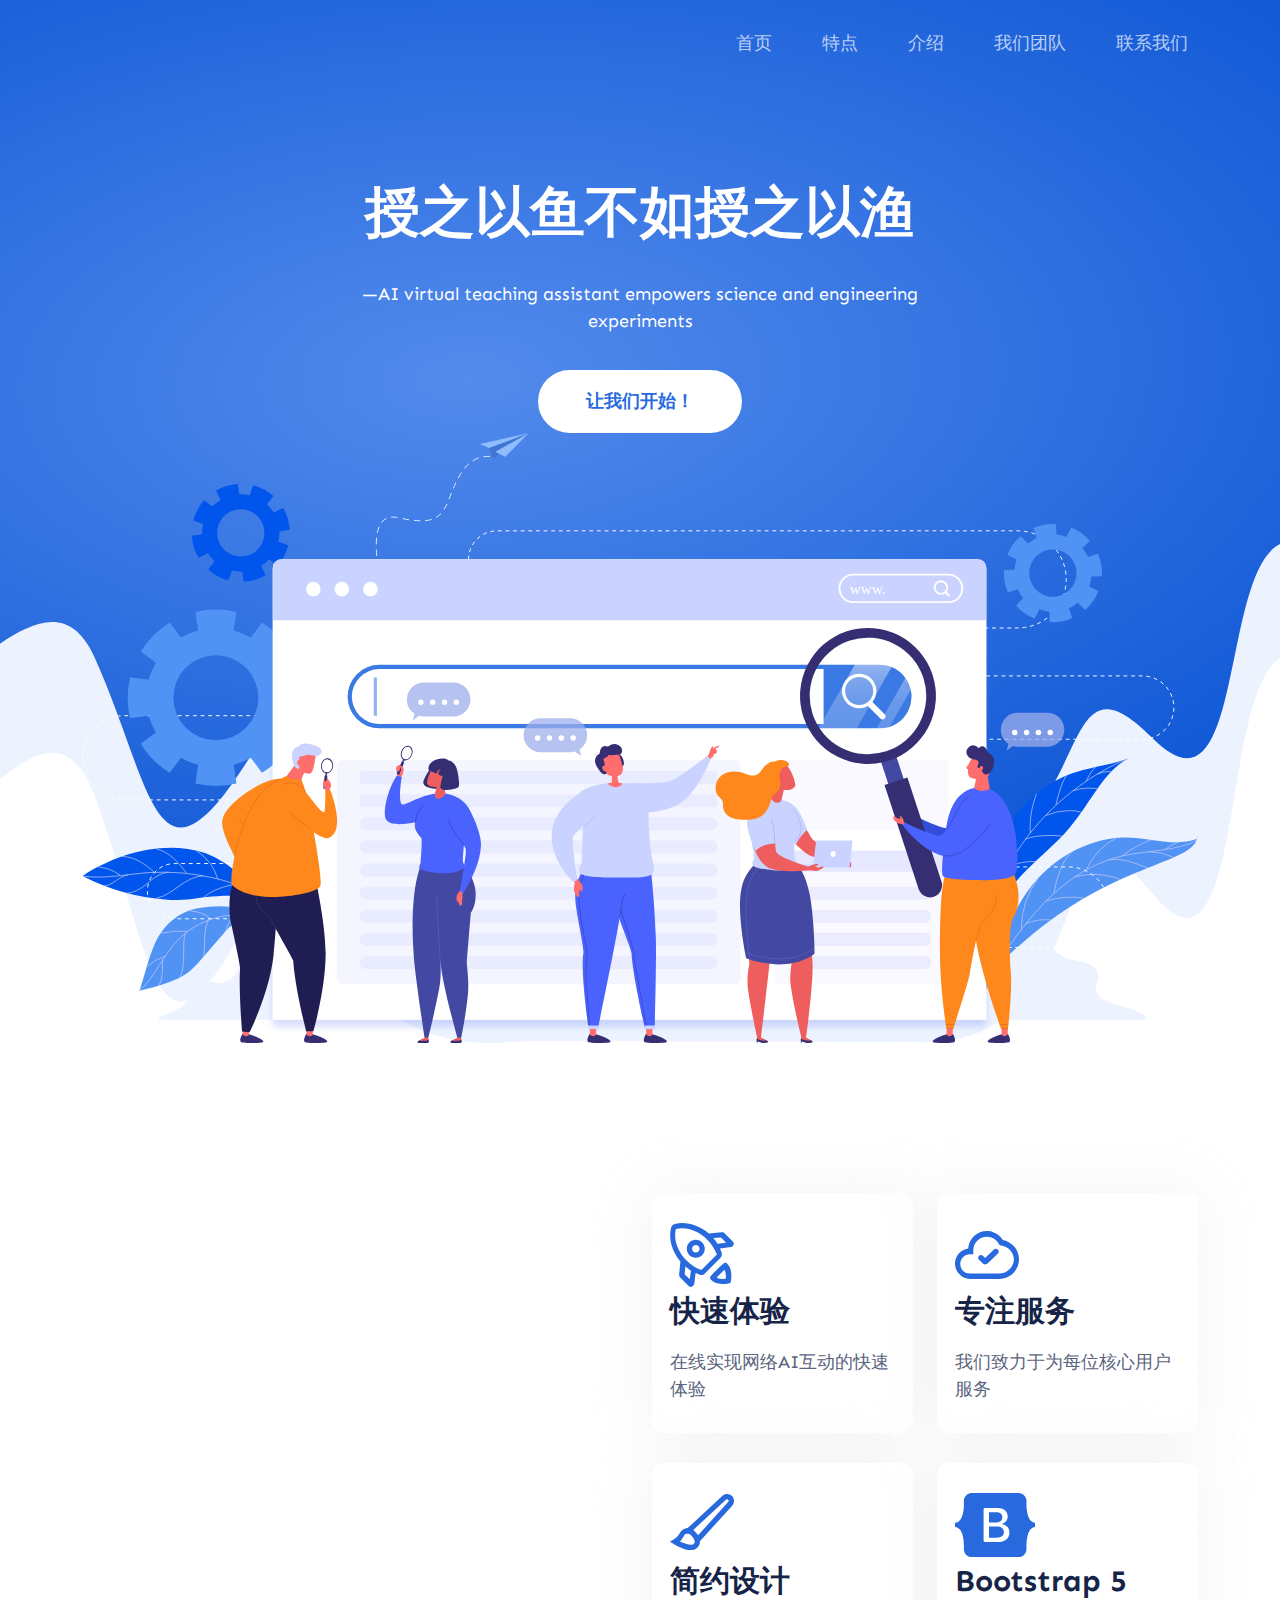
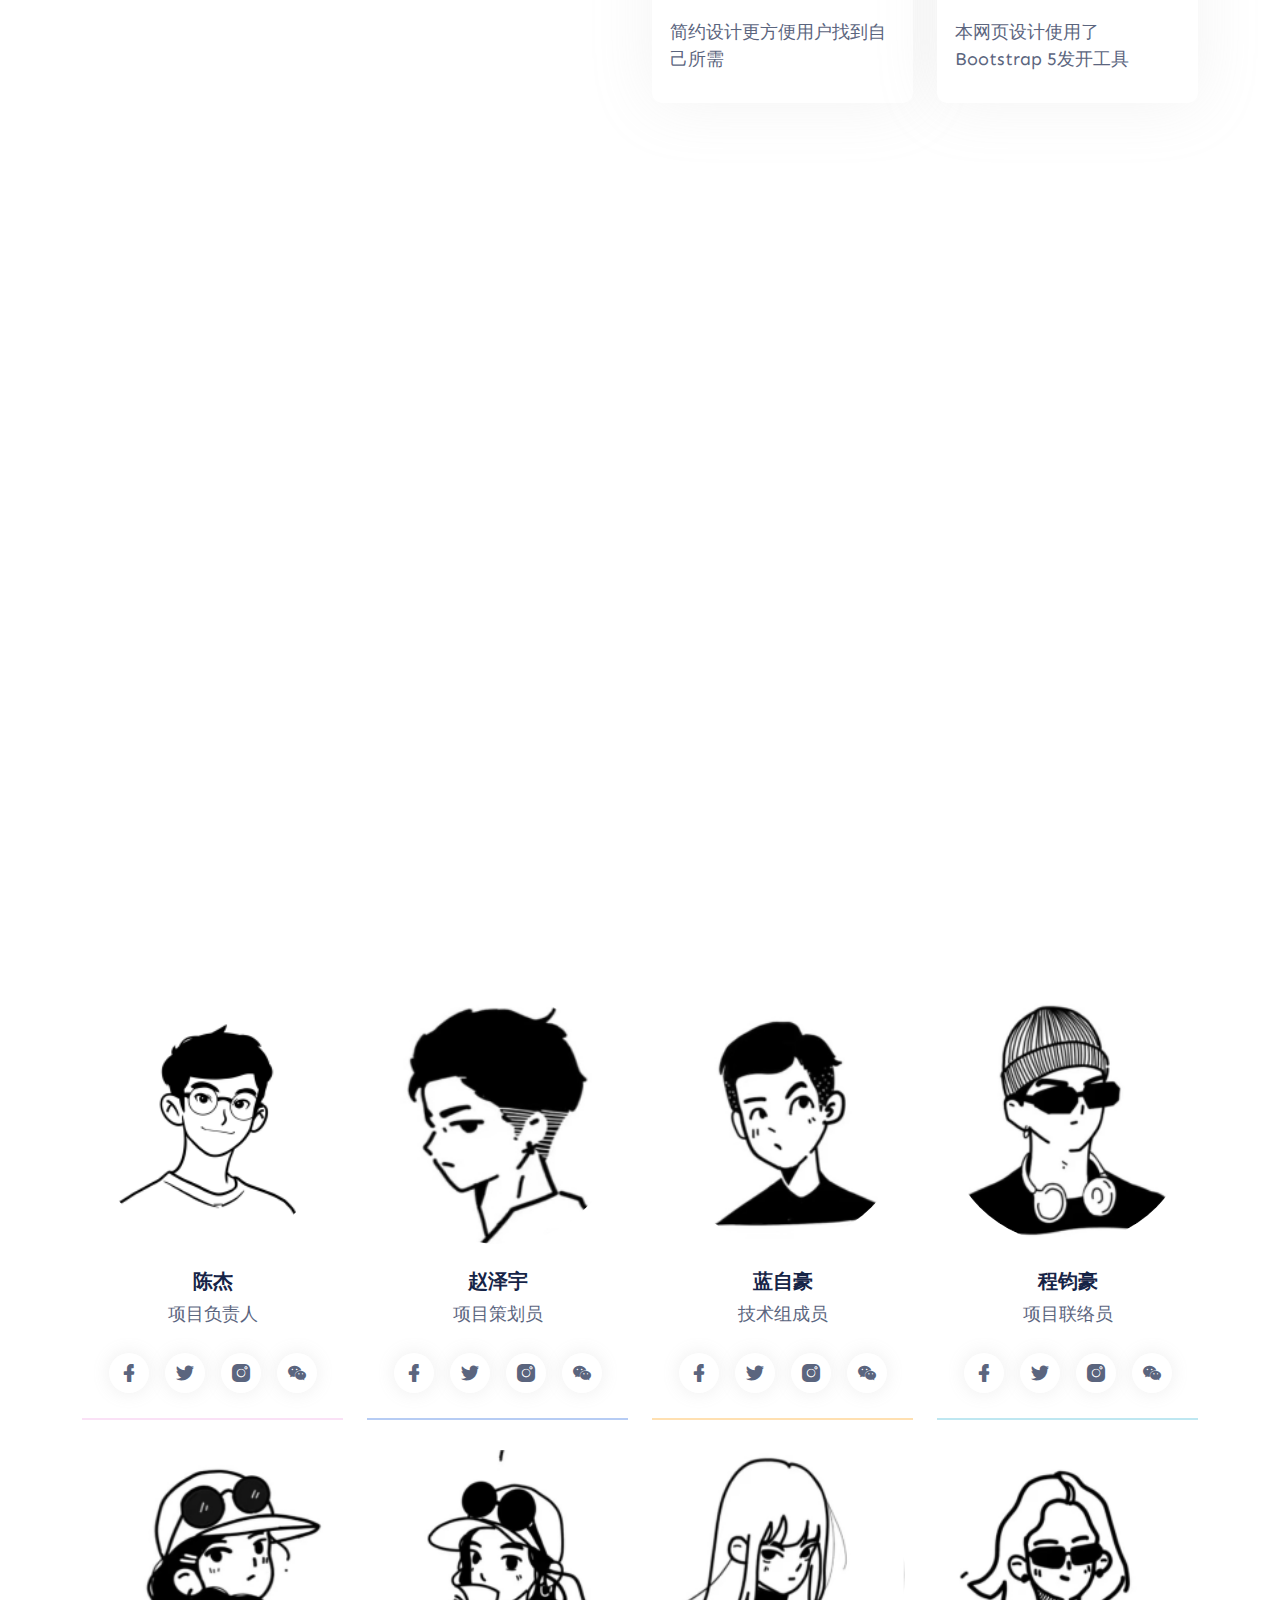
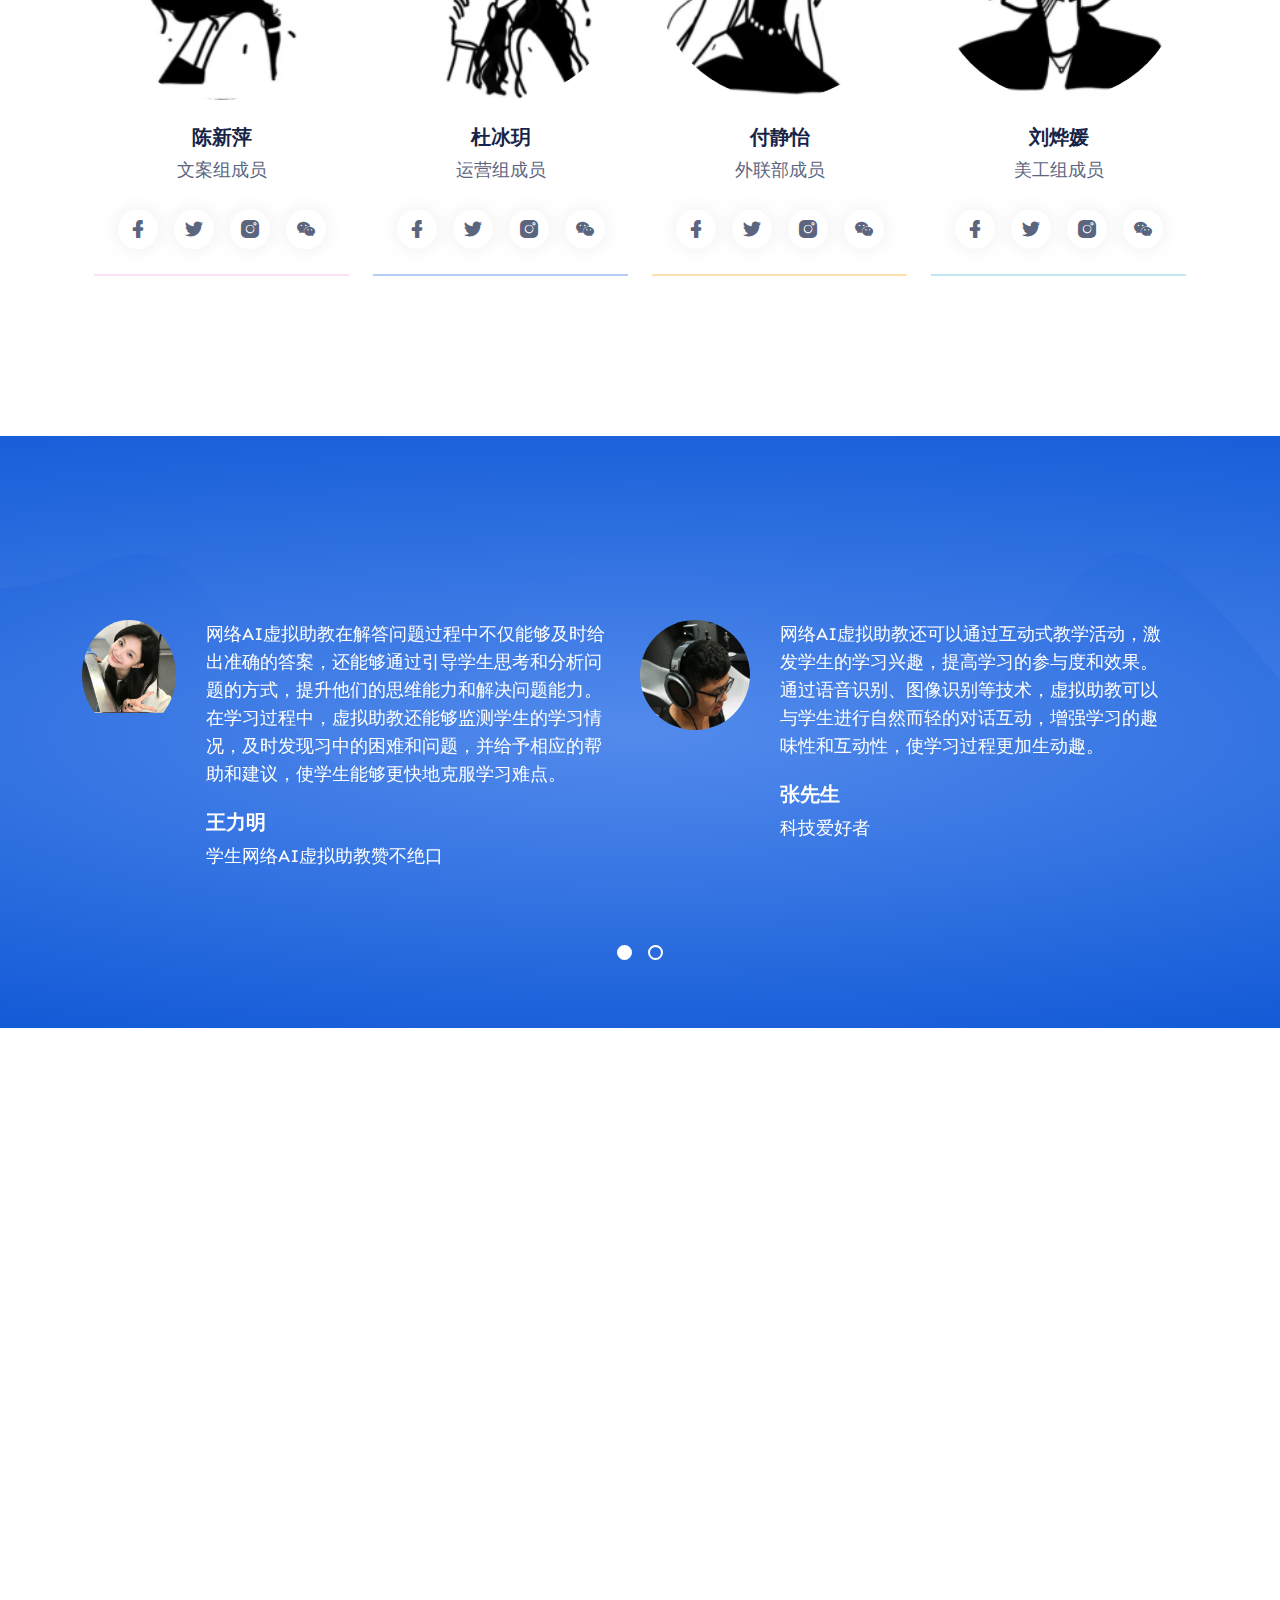
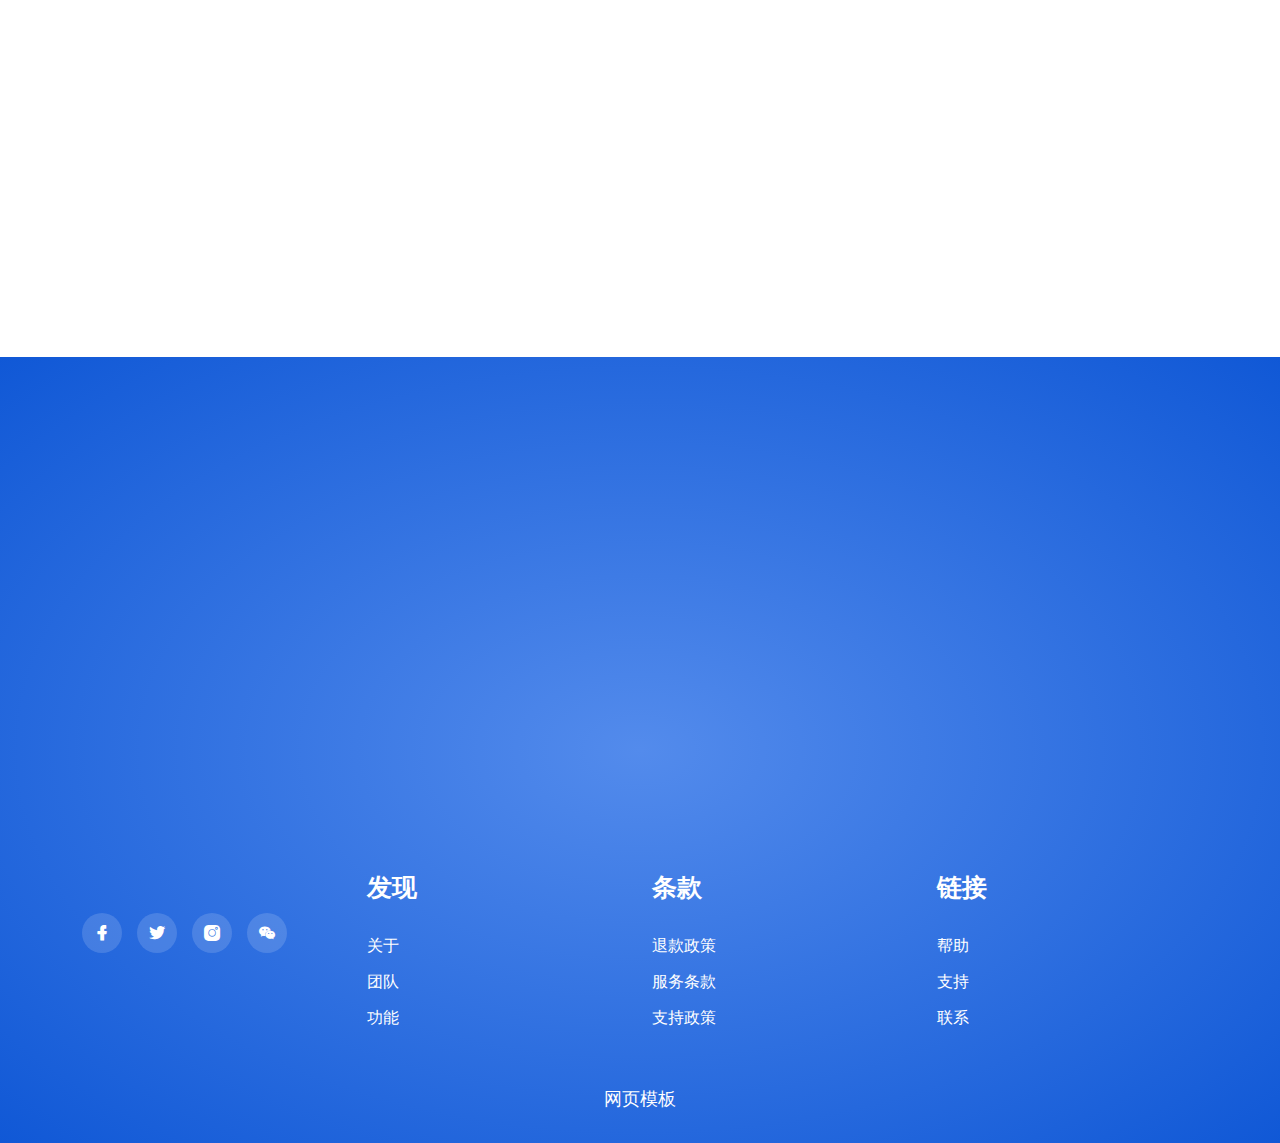
==== commit 375d9b34: "Update 1.html" ====
--- a/1.html
+++ b/1.html
@@ -701,9 +701,7 @@
     <!-- ========================= footer end ========================= -->
 
     <!-- ========================= scroll-top ========================= -->
-    <a href="#" class="scroll-top btn-hover">
-      <i class="lni lni-chevron-up"></i>
-    </a>
+    
 
     <!-- ========================= JS here ========================= -->
     <script src="assets/js/bootstrap.5.0.0.alpha-2-min.js"></script>
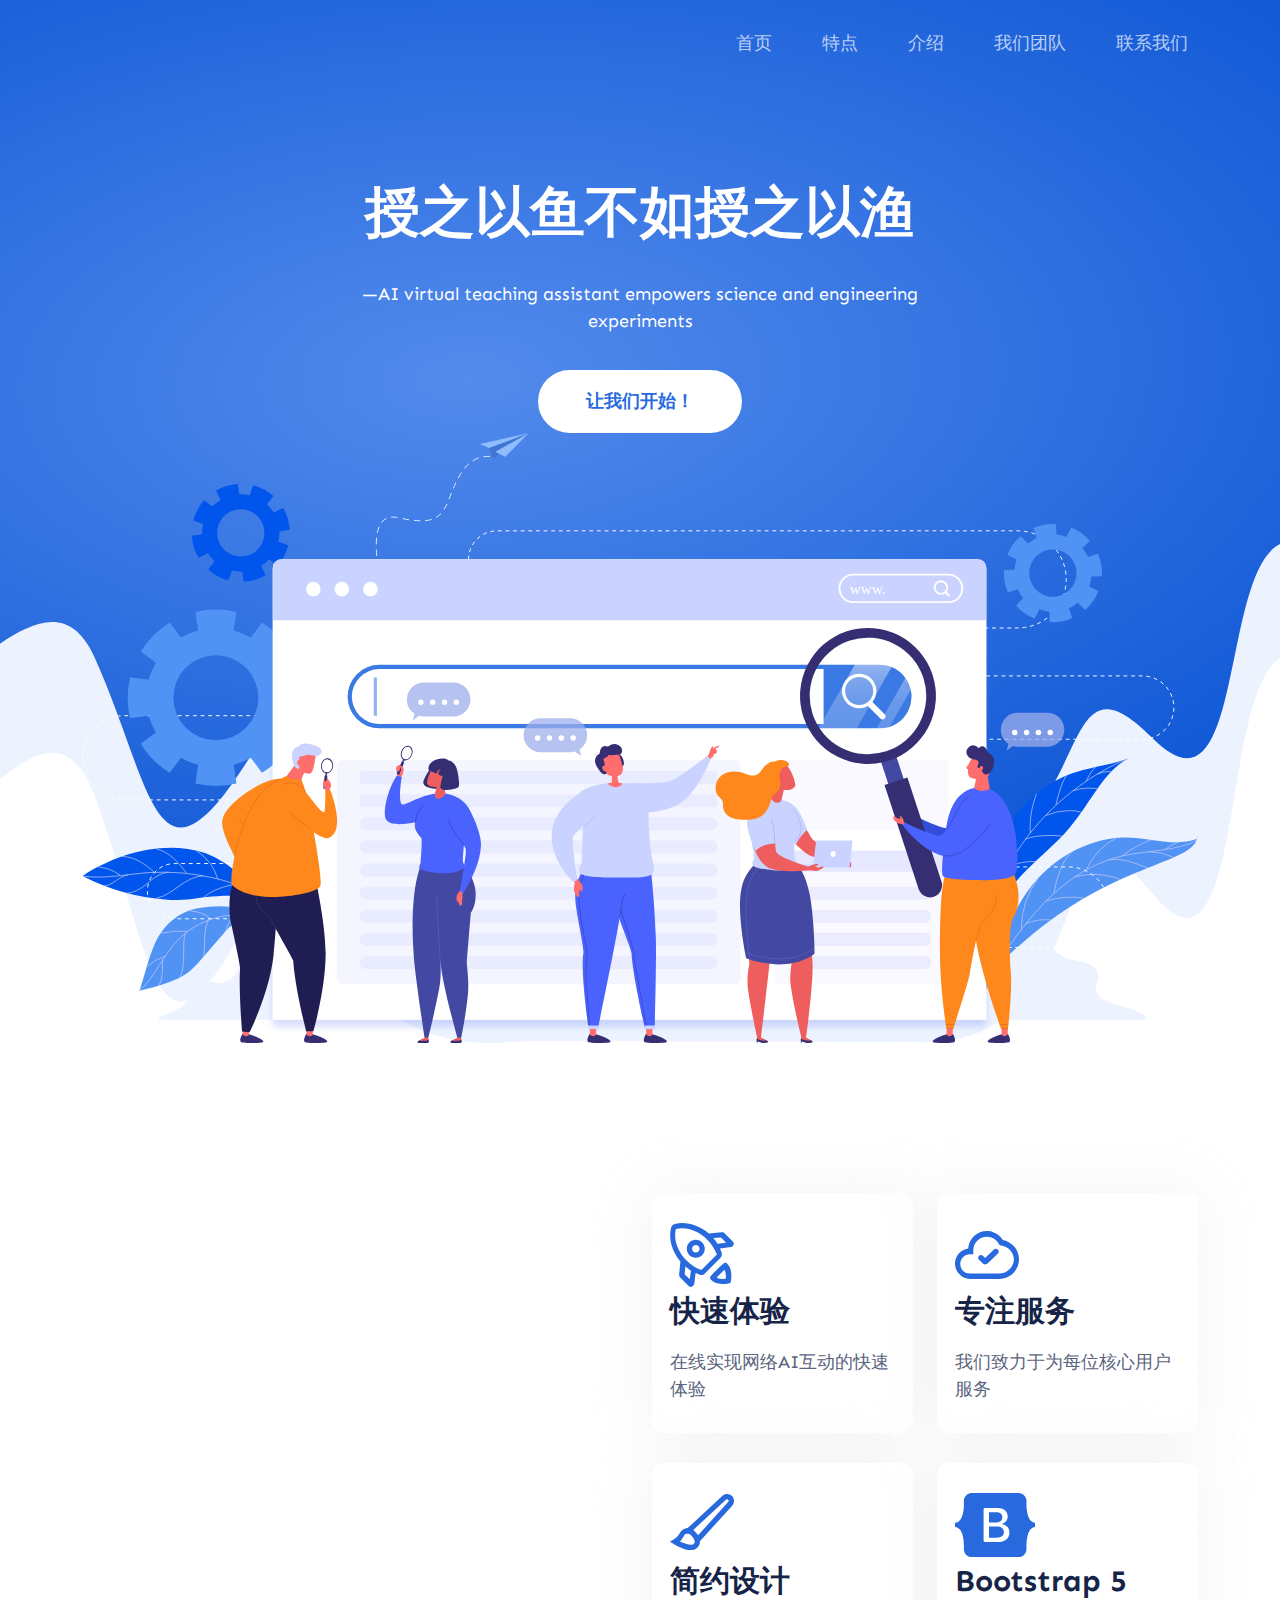
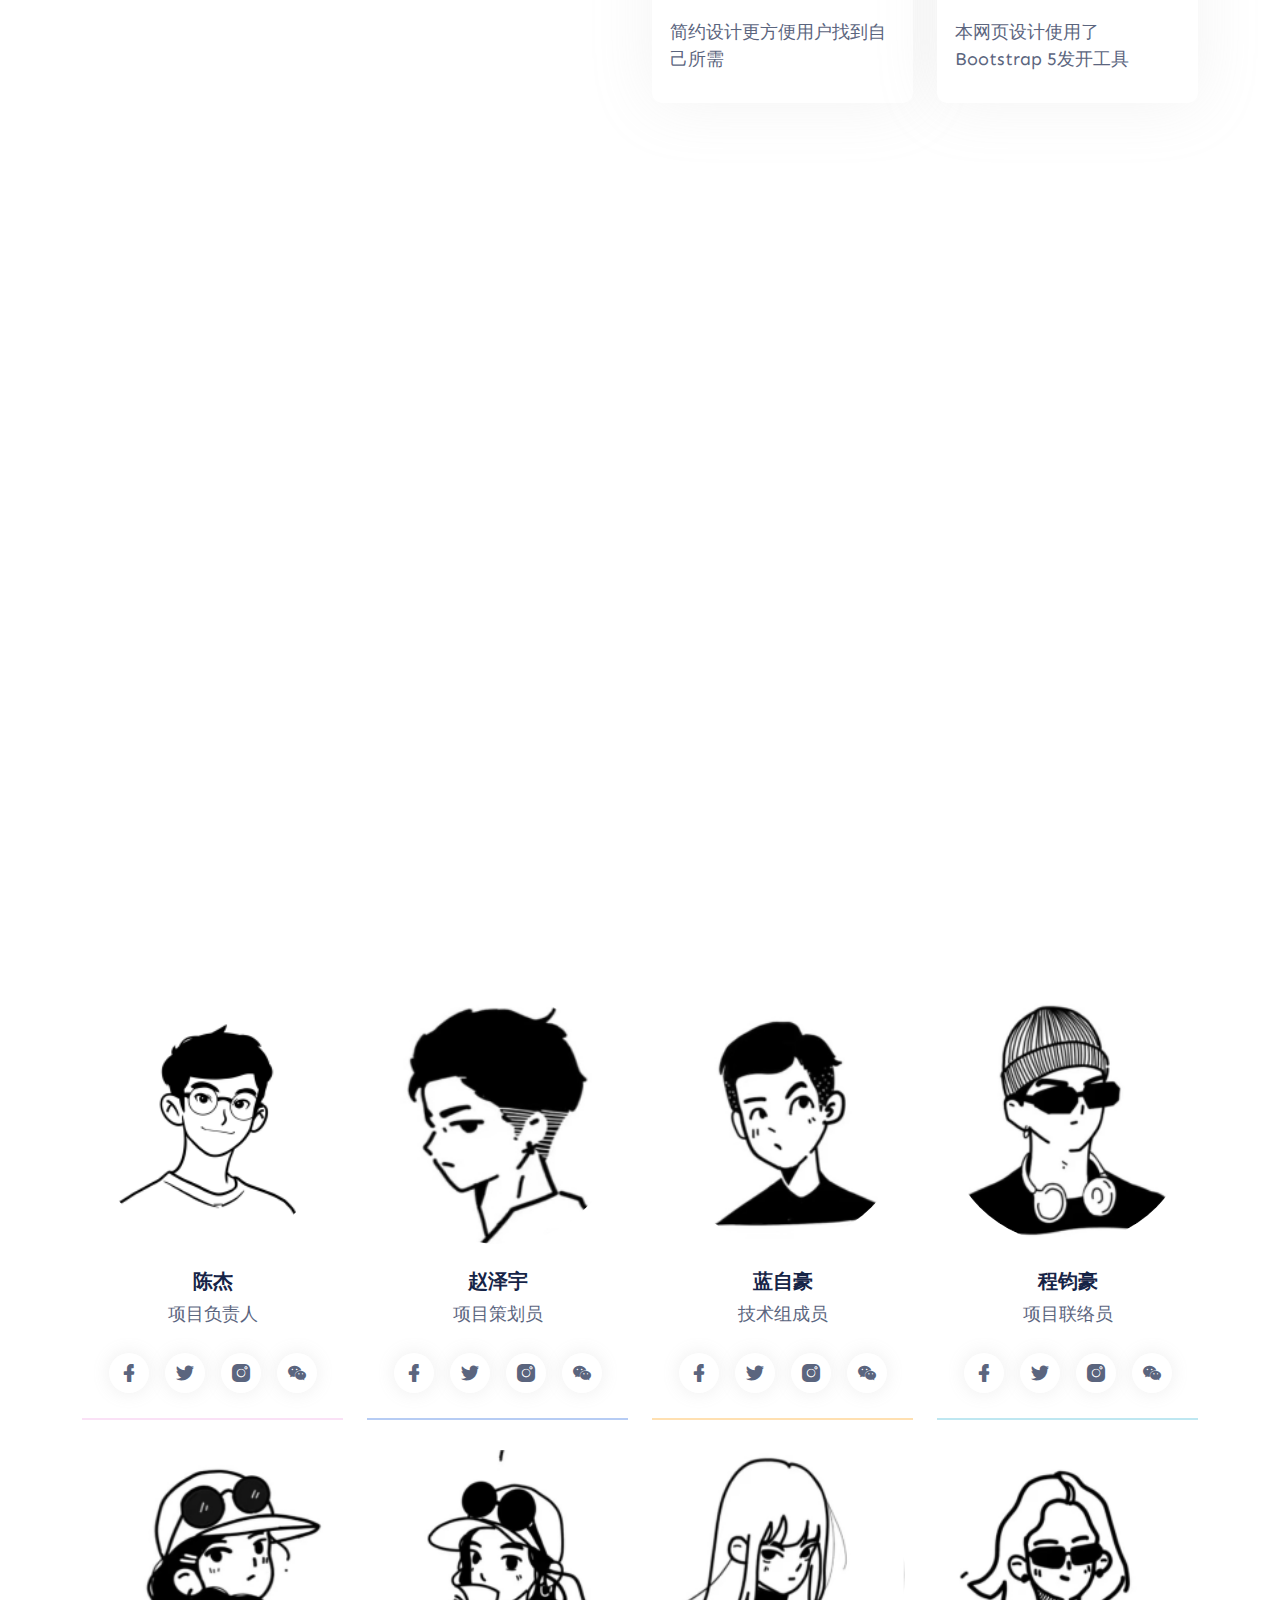
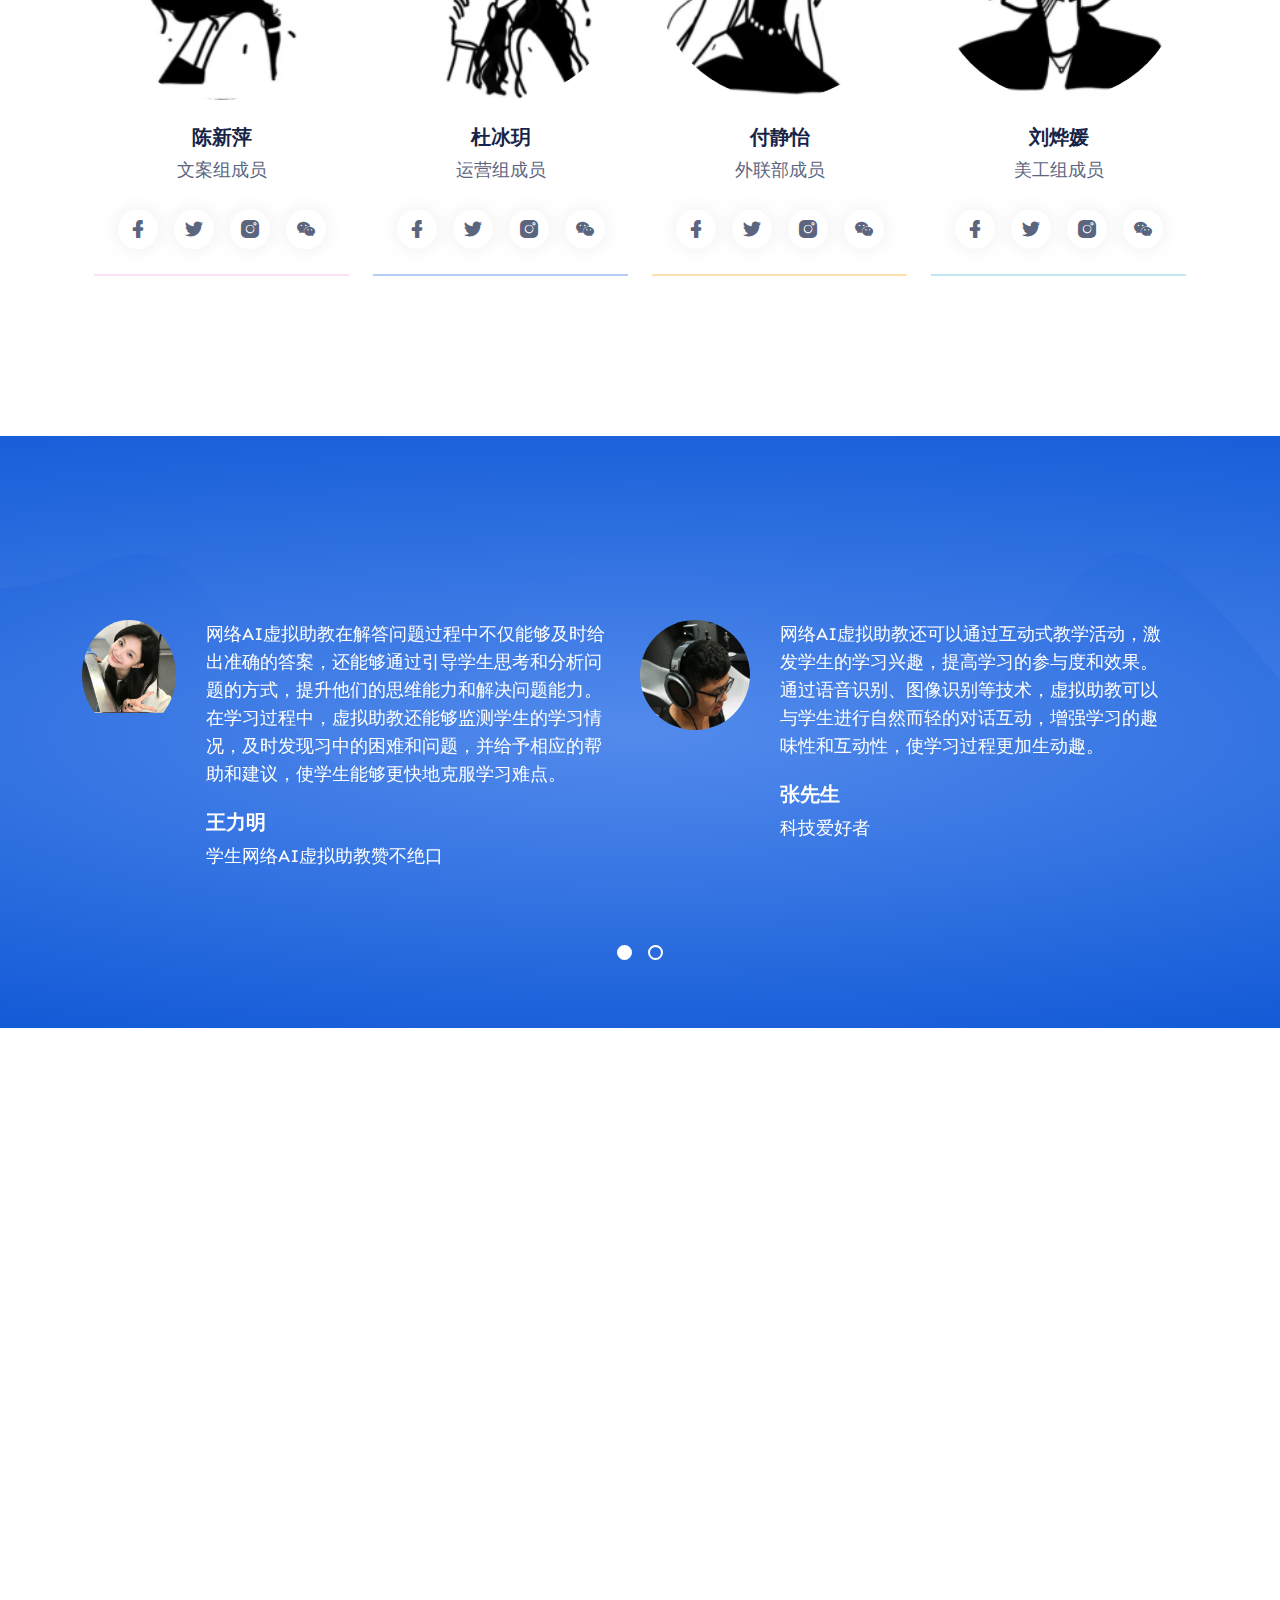
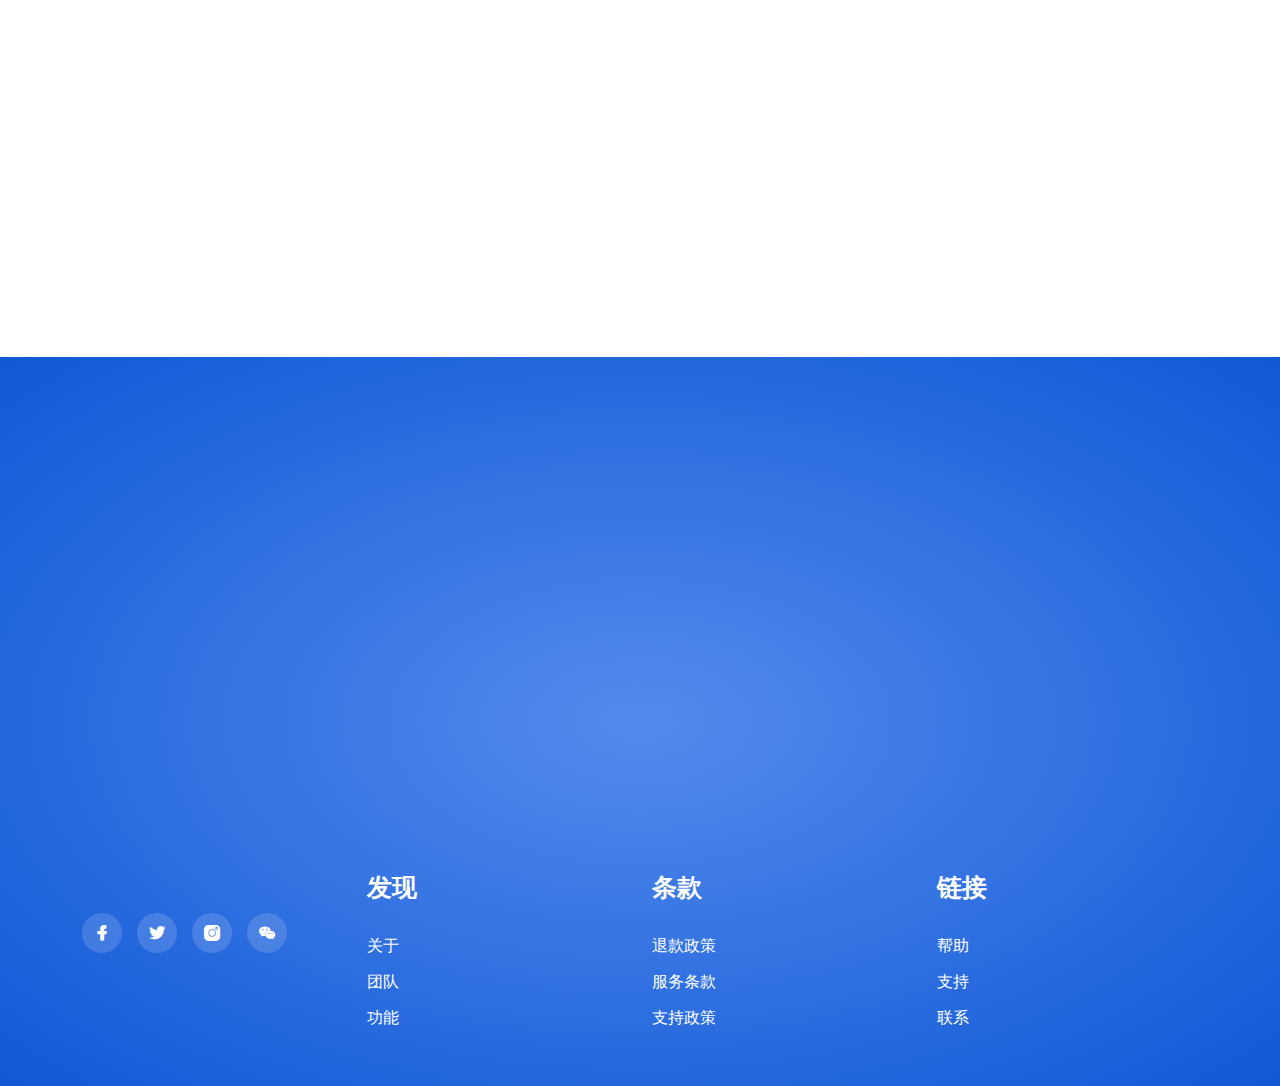
==== commit a74b3f9a: "Update 1.html" ====
--- a/1.html
+++ b/1.html
@@ -692,7 +692,7 @@
 								</ul>
 							</div>
 						</div>
-									<p class="text-center pb-30" style="color: #fff"><a target="_blank" href="http://www.mobanwang.com/" title="网页模板" style="color: #fff">网页模板</a></p>
+									
 
 					</div>
 				</div>
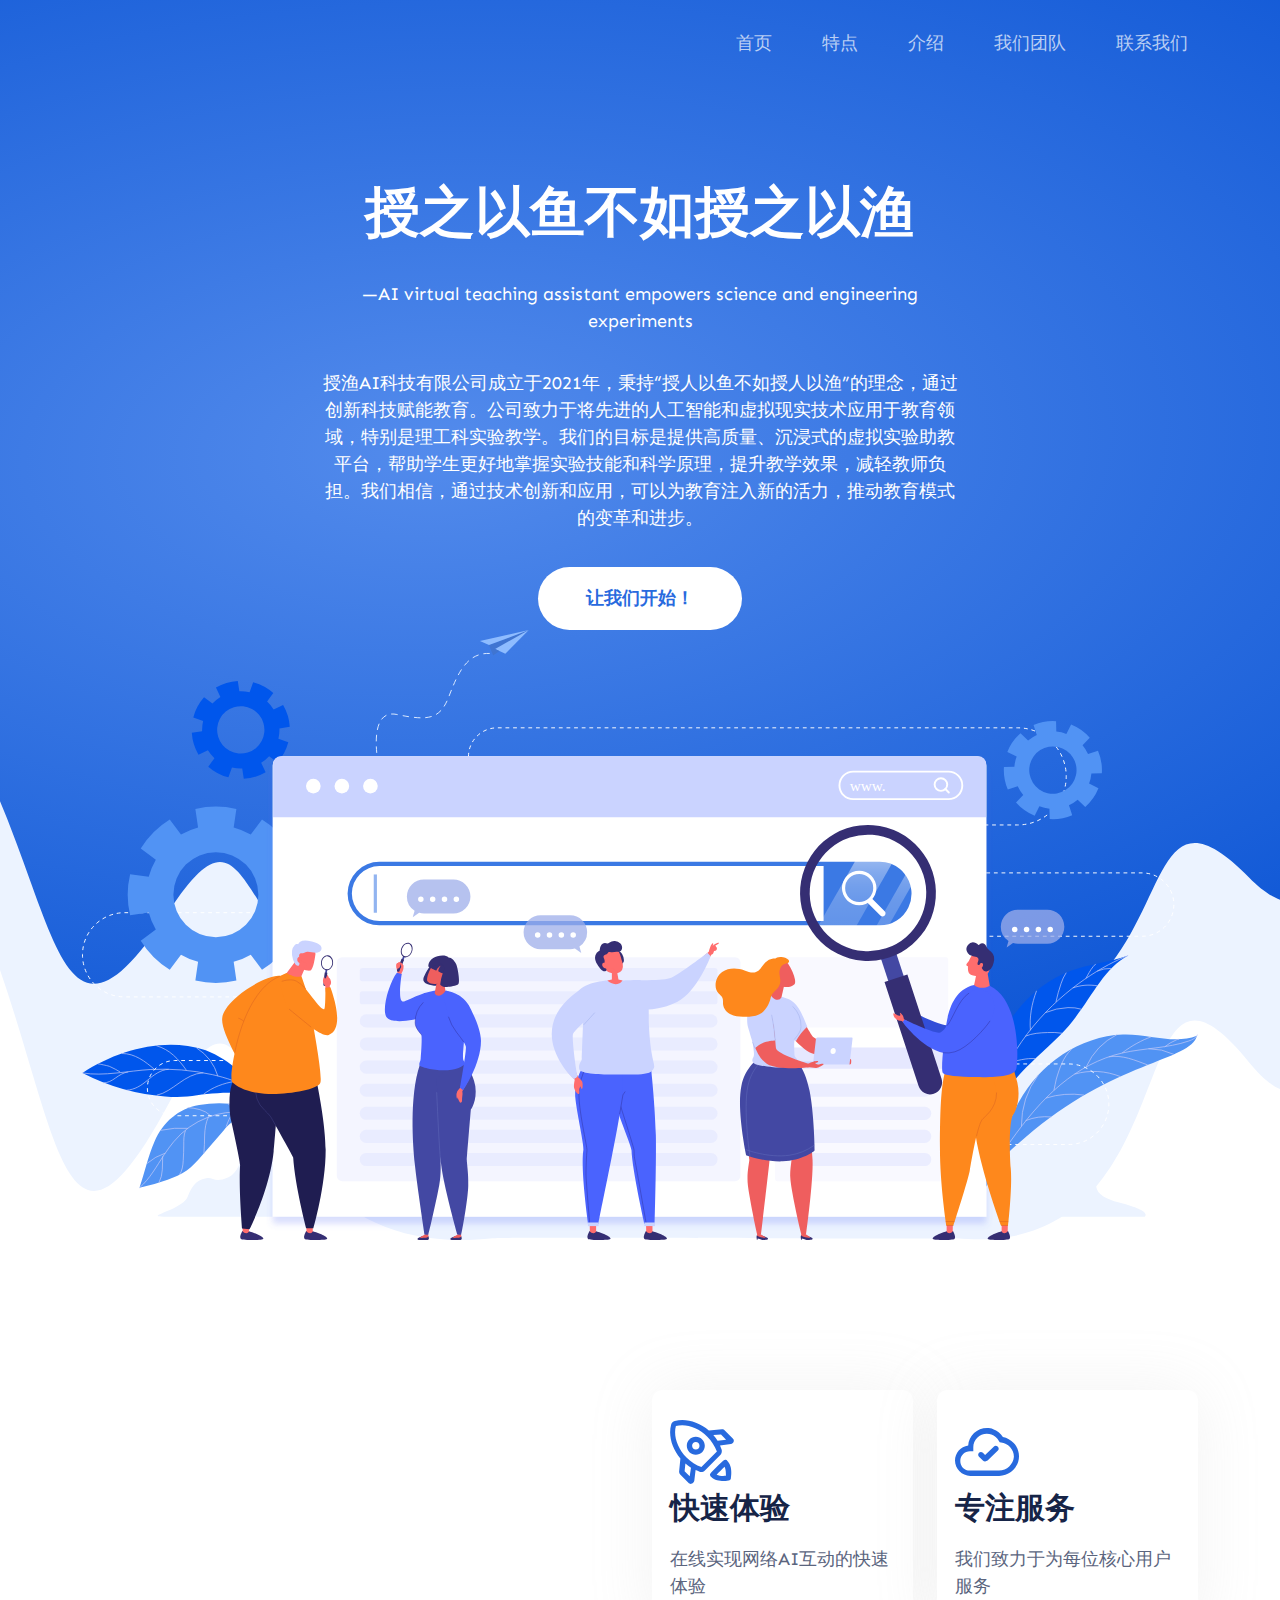
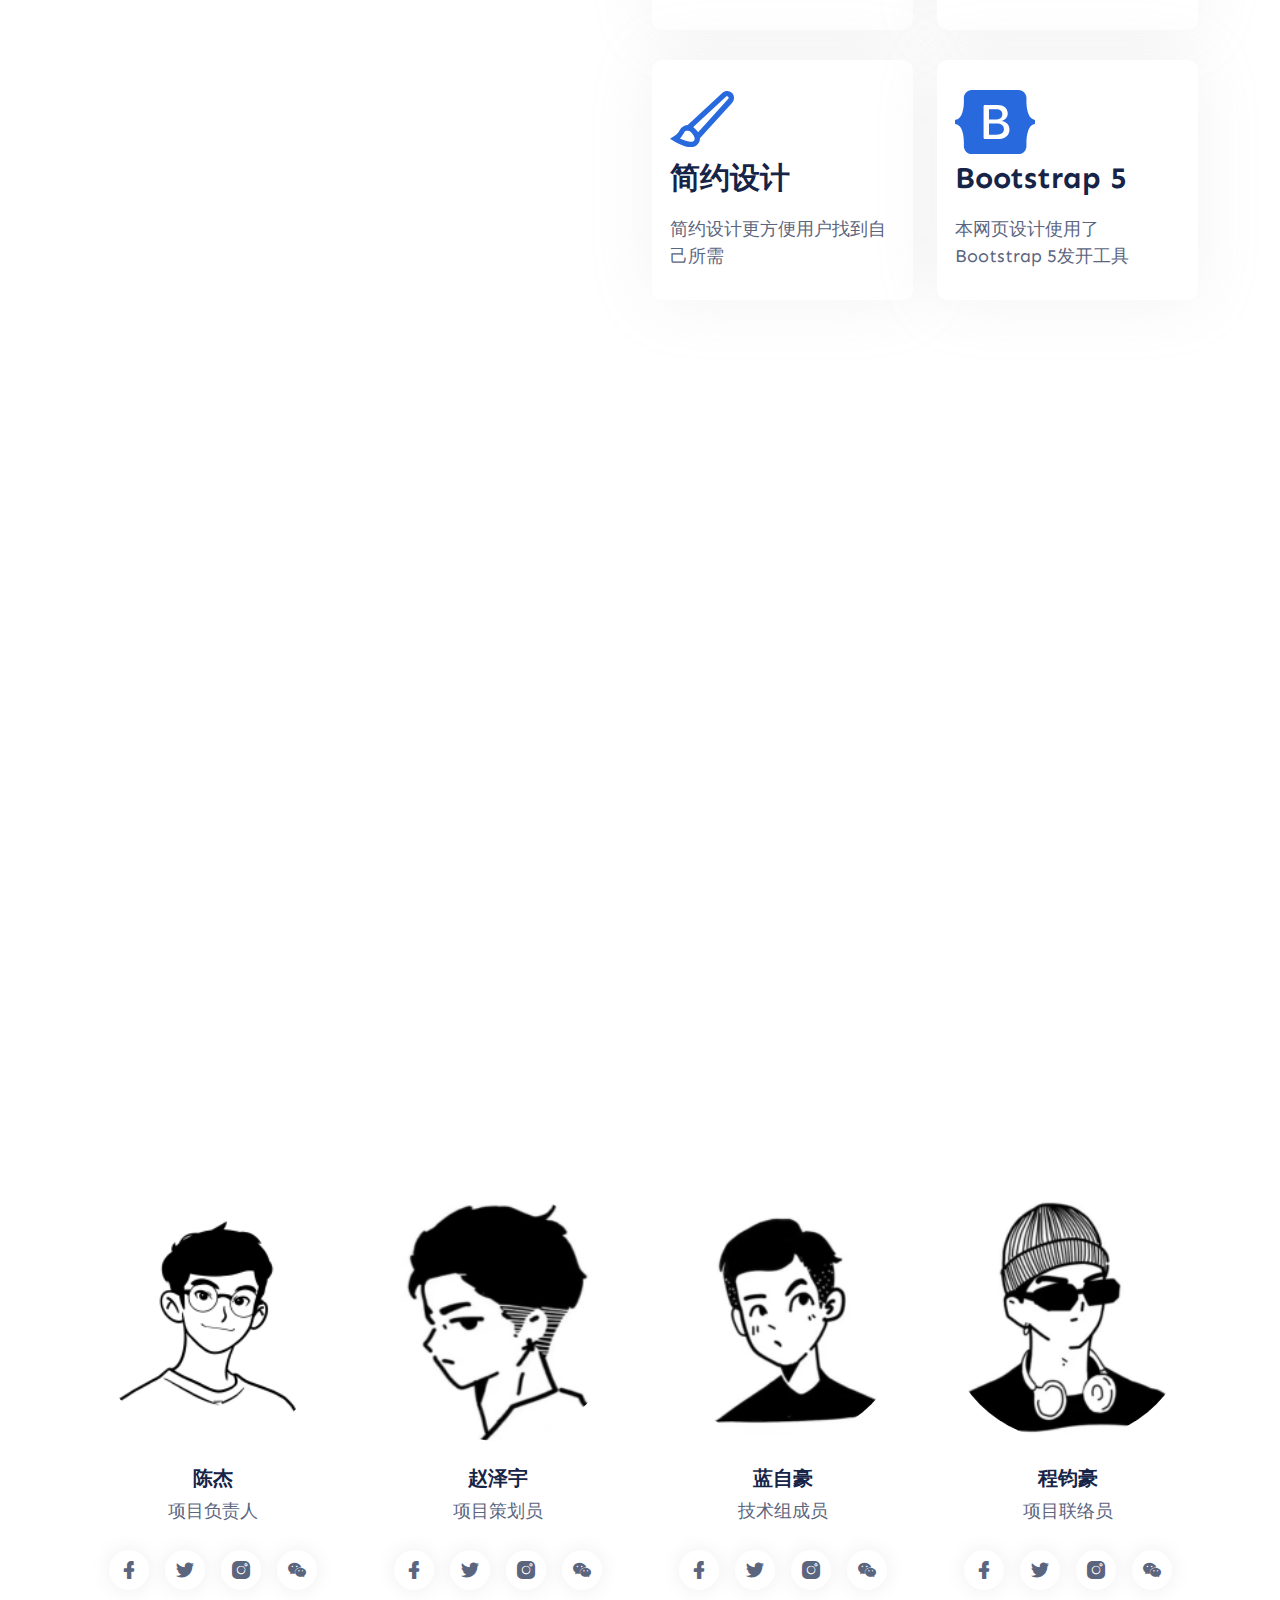
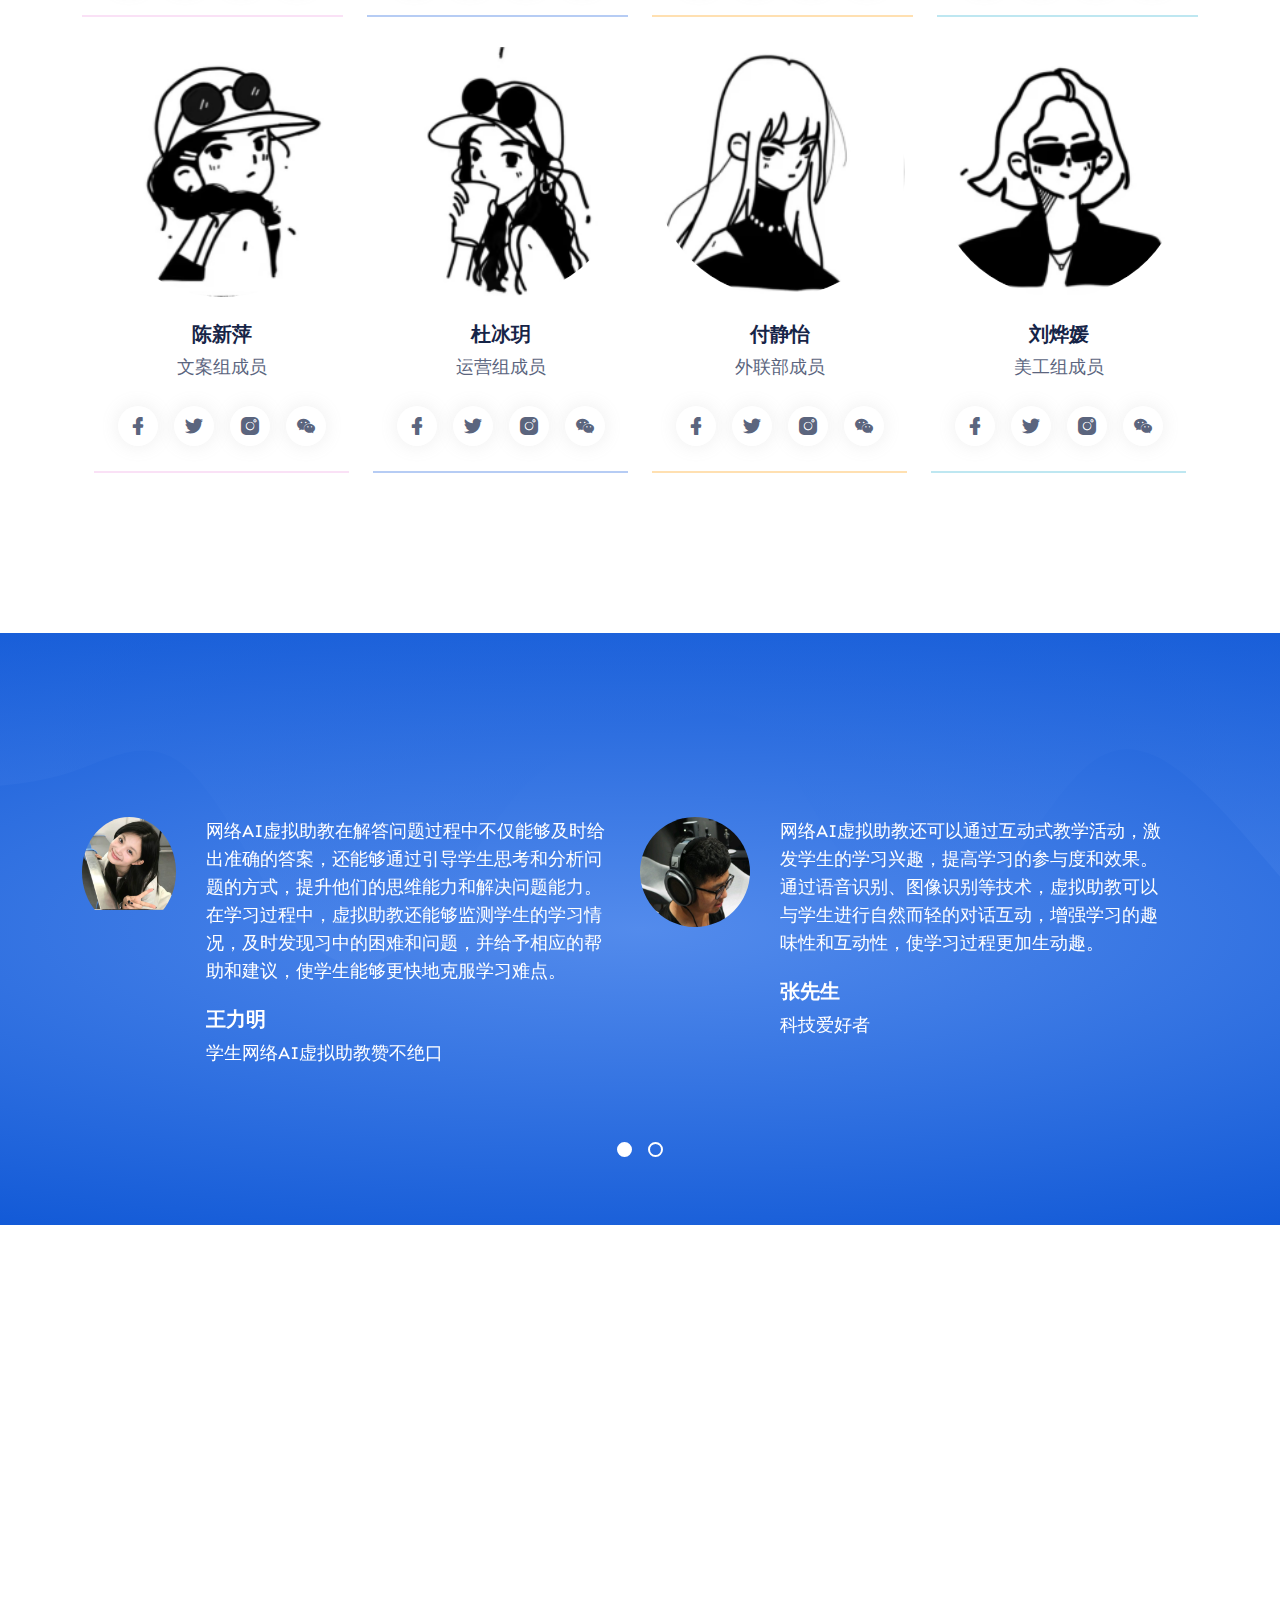
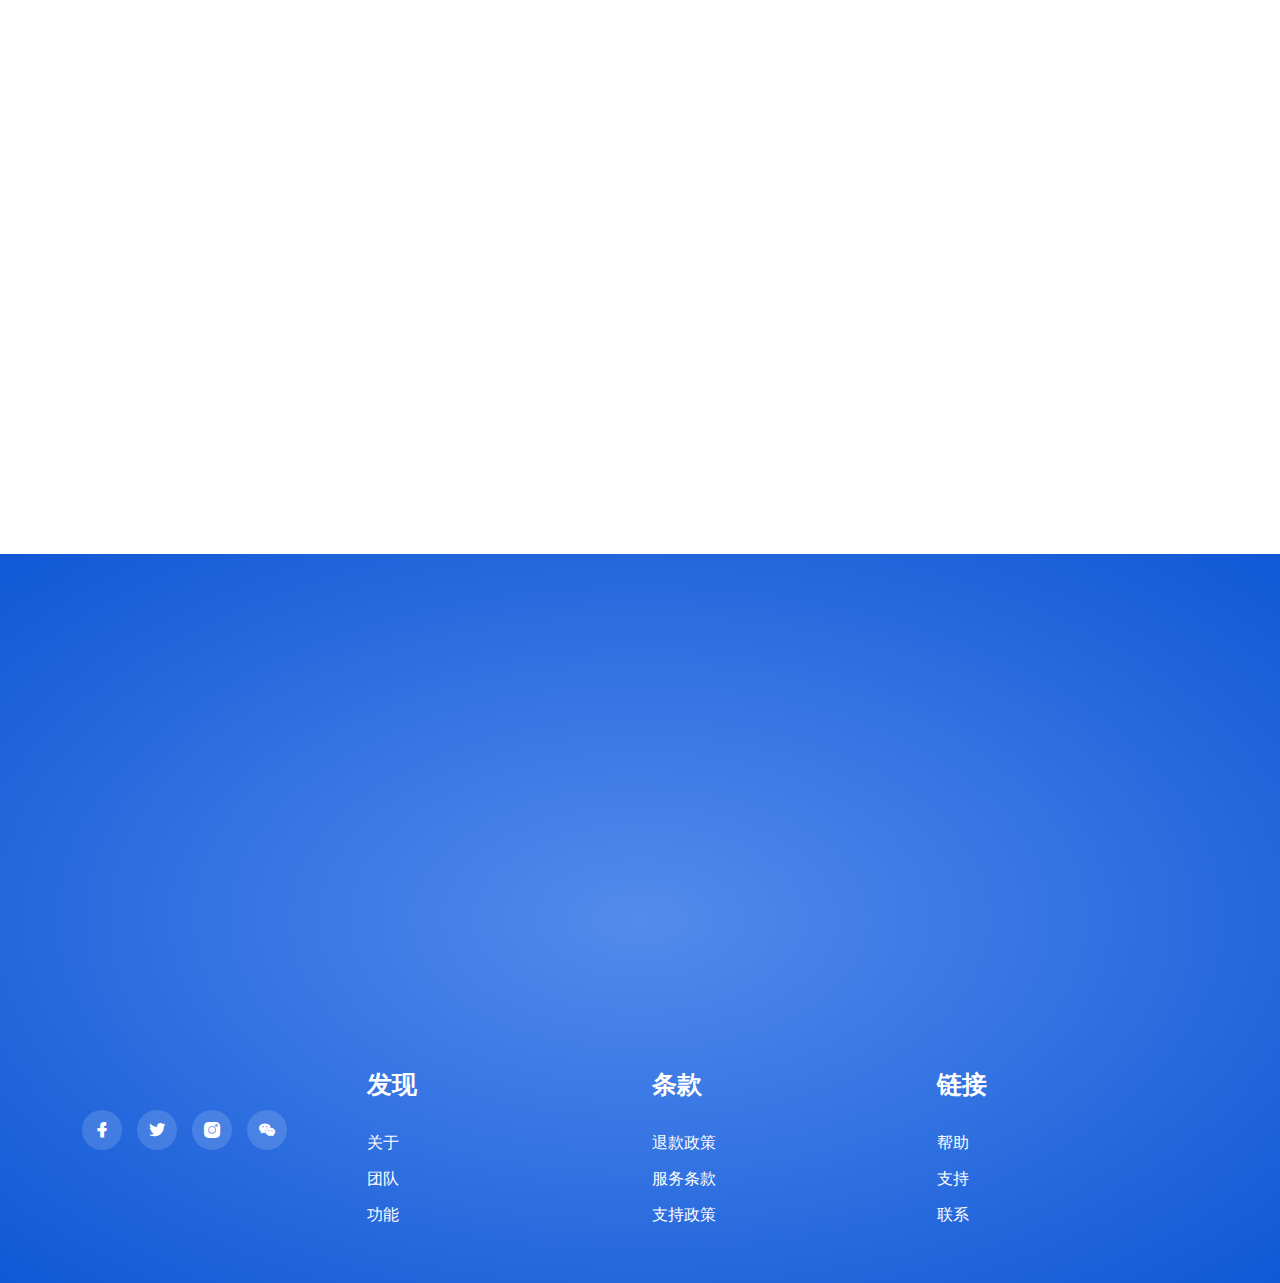
==== commit fb2cf0ae: "Update 1.html" ====
--- a/1.html
+++ b/1.html
@@ -105,6 +105,8 @@
               <p class="wow fadeInUp" data-wow-delay=".4s">
                 —AI virtual teaching assistant empowers science and engineering experiments
               </p>
+		  <p class="wow fadeInUp" data-wow-delay=".4s">   
+			  授渔AI科技有限公司成立于2021年，秉持“授人以鱼不如授人以渔”的理念，通过创新科技赋能教育。公司致力于将先进的人工智能和虚拟现实技术应用于教育领域，特别是理工科实验教学。我们的目标是提供高质量、沉浸式的虚拟实验助教平台，帮助学生更好地掌握实验技能和科学原理，提升教学效果，减轻教师负担。我们相信，通过技术创新和应用，可以为教育注入新的活力，推动教育模式的变革和进步。       </p>
               <a href="javascript:void(0)" class="main-btn btn-hover wow fadeInUp" data-wow-delay=".6s">让我们开始！</a>
             </div>
 					</div>
